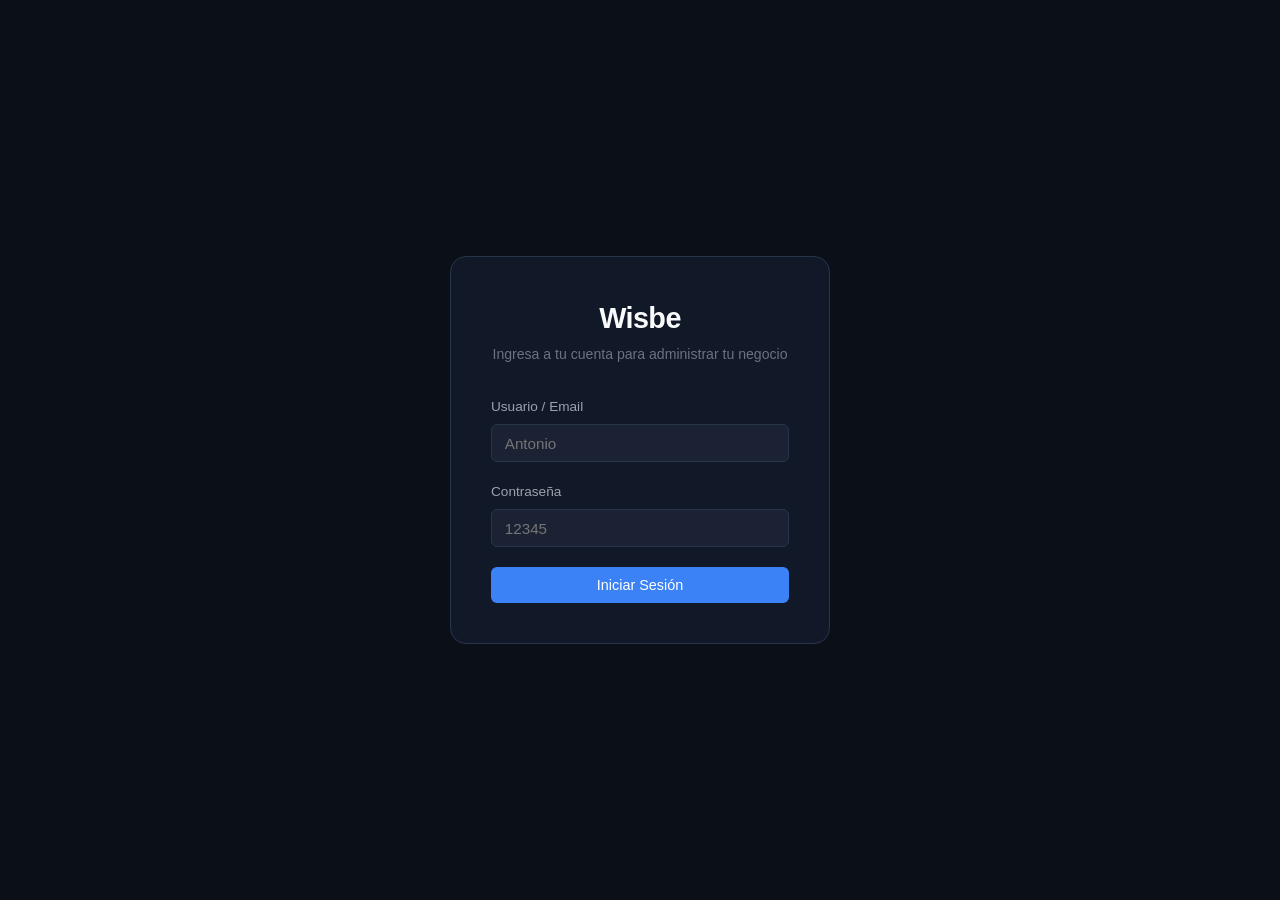
==== docs/index.html @ 20d26d2c "feat: create wisbe catalog and landing platform in docs directory Co-authored-by: franciscoantoniore" ====
<!DOCTYPE html>
<html lang="es">
<head>
    <meta charset="UTF-8">
    <meta name="viewport" content="width=device-width, initial-scale=1.0">
    <title>Wisbe - Plataforma de Catálogos y Landing Pages</title>
    <link rel="stylesheet" href="styles.css">
</head>
<body>

    <!-- LOGIN MODAL / VIEW -->
    <div id="login-screen" class="login-screen">
        <div class="login-card">
            <div style="text-align: center; margin-bottom: 2rem;">
                <h1 style="font-size: 1.8rem; margin-bottom: 0.25rem;">Wisbe</h1>
                <p style="color: var(--text-muted); font-size: 0.88rem;">Ingresa a tu cuenta para administrar tu negocio</p>
            </div>

            <form id="login-form">
                <div class="form-group">
                    <label class="form-label" for="login-username">Usuario / Email</label>
                    <input type="text" id="login-username" class="form-control" placeholder="Antonio" required>
                </div>
                <div class="form-group">
                    <label class="form-label" for="login-password">Contraseña</label>
                    <input type="password" id="login-password" class="form-control" placeholder="12345" required>
                </div>
                <div id="login-error" style="color: var(--accent-red); font-size: 0.85rem; margin-bottom: 1rem; display: none;"></div>
                <button type="submit" class="btn btn-primary" style="width: 100%;">Iniciar Sesión</button>
            </form>
        </div>
    </div>

    <!-- MAIN APP WRAPPER -->
    <div id="app-container" style="display: none;">

        <!-- SIDEBAR -->
        <aside class="sidebar">
            <div class="sidebar-header">
                <div class="brand-logo">
                    Wisbe
                    <span id="role-badge" class="brand-badge">Admin</span>
                </div>
            </div>

            <div class="sidebar-nav">
                <!-- Admin Section Navigation -->
                <div id="admin-nav-section" style="display: none;">
                    <div class="nav-section-title">Administración</div>
                    <div class="nav-item active" data-view="admin-clients">
                        Clientes
                    </div>
                </div>

                <!-- Client / Portal Navigation -->
                <div class="nav-section-title">Módulos</div>
                <div class="nav-item" data-view="business-info">
                    Información del Negocio
                </div>
                <div class="nav-item" data-view="landing-editor">
                    Landing Page
                </div>
                <div class="nav-item" data-view="catalog-editor">
                    Catálogo de Productos
                </div>
                <div class="nav-item" data-view="widget-code">
                    Códigos / Widgets Embed
                </div>

                <!-- Admin Client Switcher List (Visible for Admin on Landing / Catalog views) -->
                <div id="sidebar-client-selector-box" style="margin-top: 1.5rem; display: none;">
                    <div class="nav-section-title">Seleccionar Cliente</div>
                    <div id="sidebar-clients-list" class="sidebar-clients-list">
                        <!-- Dynamic list of clients -->
                    </div>
                </div>
            </div>

            <div class="sidebar-footer">
                <div class="user-profile">
                    <div class="user-info">
                        <div id="user-display-name" class="user-name">Antonio</div>
                        <div id="user-display-email" class="user-role">antonio@wisbe.com</div>
                    </div>
                    <button id="btn-logout" class="btn btn-secondary btn-sm" style="padding: 0.3rem 0.6rem;" title="Cerrar sesión">Salir</button>
                </div>
            </div>
        </aside>

        <!-- MAIN CONTENT AREA -->
        <div class="main-wrapper">
            <!-- TOPBAR -->
            <header class="topbar">
                <div class="topbar-title" id="topbar-title-text">
                    Gestión de Clientes
                </div>
                <div class="topbar-actions">
                    <div class="active-client-pill" id="active-client-indicator">
                        Negocio Activo: <strong id="active-client-name">Solaris Power Solutions</strong>
                    </div>
                </div>
            </header>

            <!-- VIEWS CONTAINER -->
            <main class="content-area">

                <!-- 1. ADMIN CLIENTS MANAGEMENT VIEW -->
                <section id="view-admin-clients" class="app-view" style="display: none;">
                    <div style="display: flex; justify-content: space-between; align-items: center; margin-bottom: 1.5rem;">
                        <div>
                            <h2>Clientes Registrados</h2>
                            <p style="color: var(--text-muted); font-size: 0.88rem;">Crea y gestiona cuentas de clientes para configurar sus landings y catálogos.</p>
                        </div>
                        <button id="btn-open-create-client" class="btn btn-primary">Nuevo Cliente</button>
                    </div>

                    <div class="card">
                        <table class="table">
                            <thead>
                                <tr>
                                    <th>Negocio</th>
                                    <th>Giro / Tipo</th>
                                    <th>Teléfono / WhatsApp</th>
                                    <th>Email</th>
                                    <th>Acciones</th>
                                </tr>
                            </thead>
                            <tbody id="clients-table-body">
                                <!-- Dynamic Rows -->
                            </tbody>
                        </table>
                    </div>
                </section>

                <!-- 2. BUSINESS INFO EDITOR VIEW -->
                <section id="view-business-info" class="app-view" style="display: none;">
                    <div style="margin-bottom: 1.5rem;">
                        <h2>Información del Negocio</h2>
                        <p style="color: var(--text-muted); font-size: 0.88rem;">Estos datos se vinculan automáticamente con tu Landing Page y Catálogo.</p>
                    </div>

                    <form id="business-info-form" class="card">
                        <div class="grid-2">
                            <div class="form-group">
                                <label class="form-label" for="biz-name">Nombre Comercial del Negocio</label>
                                <input type="text" id="biz-name" class="form-control" required>
                            </div>
                            <div class="form-group">
                                <label class="form-label" for="biz-tagline">Eslogan / Subtítulo Corto</label>
                                <input type="text" id="biz-tagline" class="form-control">
                            </div>
                        </div>

                        <div class="grid-3">
                            <div class="form-group">
                                <label class="form-label" for="biz-phone">Teléfono de Contacto</label>
                                <input type="text" id="biz-phone" class="form-control">
                            </div>
                            <div class="form-group">
                                <label class="form-label" for="biz-whatsapp">WhatsApp (número completo con clave de país)</label>
                                <input type="text" id="biz-whatsapp" class="form-control" placeholder="528112345678" required>
                            </div>
                            <div class="form-group">
                                <label class="form-label" for="biz-email">Email del Negocio</label>
                                <input type="email" id="biz-email" class="form-control" required>
                            </div>
                        </div>

                        <div class="grid-2">
                            <div class="form-group">
                                <label class="form-label" for="biz-address">Dirección Física</label>
                                <input type="text" id="biz-address" class="form-control">
                            </div>
                            <div class="form-group">
                                <label class="form-label" for="biz-type">Tipo / Giro de Negocio</label>
                                <select id="biz-type" class="form-control">
                                    <option value="solar">Energía Solar / Paneles Solares</option>
                                    <option value="hvac">Aire Acondicionado / Minisplits</option>
                                    <option value="paint">Pinturas y Recubrimientos</option>
                                    <option value="hardware">Ferretería y Herramientas</option>
                                    <option value="general">Servicios o Productos Generales</option>
                                </select>
                            </div>
                        </div>

                        <div class="grid-2">
                            <div class="form-group">
                                <label class="form-label" for="biz-logo-file">Logo del Negocio (Subir o URL)</label>
                                <input type="file" id="biz-logo-file" class="form-control" accept="image/*" style="margin-bottom: 0.5rem;">
                                <input type="text" id="biz-logo-url" class="form-control" placeholder="o pega una URL de imagen">
                            </div>
                            <div class="grid-2">
                                <div class="form-group">
                                    <label class="form-label" for="biz-brand-primary">Color Principal</label>
                                    <input type="color" id="biz-brand-primary" class="form-control" style="height: 42px; padding: 2px;">
                                </div>
                                <div class="form-group">
                                    <label class="form-label" for="biz-brand-accent">Color de Acento / Botones</label>
                                    <input type="color" id="biz-brand-accent" class="form-control" style="height: 42px; padding: 2px;">
                                </div>
                            </div>
                        </div>

                        <div style="margin-top: 1rem; text-align: right;">
                            <button type="submit" class="btn btn-primary">Guardar Cambios</button>
                        </div>
                    </form>
                </section>

                <!-- 3. LANDING PAGE EDITOR VIEW -->
                <section id="view-landing-editor" class="app-view" style="display: none;">
                    <div style="margin-bottom: 1.5rem; display: flex; justify-content: space-between; align-items: center;">
                        <div>
                            <h2>Editor de Landing Page</h2>
                            <p style="color: var(--text-muted); font-size: 0.88rem;">Personaliza la plantilla universal adaptada para cualquier negocio.</p>
                        </div>
                        <a id="btn-open-public-landing" href="#" target="_blank" class="btn btn-secondary btn-sm">Ver Página Pública ↗</a>
                    </div>

                    <div class="editor-split-layout">
                        <!-- Controls Form -->
                        <div class="card" style="max-height: 80vh; overflow-y: auto;">
                            <form id="landing-editor-form">
                                <h4 style="margin-bottom: 1rem; padding-bottom: 0.5rem; border-bottom: 1px solid var(--border-color);">Encabezado (Hero)</h4>

                                <div class="form-group">
                                    <label class="form-label" for="lp-badge">Etiqueta Superior</label>
                                    <input type="text" id="lp-badge" class="form-control">
                                </div>

                                <div class="form-group">
                                    <label class="form-label" for="lp-hero-title">Título Principal</label>
                                    <textarea id="lp-hero-title" class="form-control"></textarea>
                                </div>

                                <div class="form-group">
                                    <label class="form-label" for="lp-hero-subtitle">Subtítulo Descriptivo</label>
                                    <textarea id="lp-hero-subtitle" class="form-control"></textarea>
                                </div>

                                <div class="form-group">
                                    <label class="form-label" for="lp-hero-cta">Texto Botón WhatsApp</label>
                                    <input type="text" id="lp-hero-cta" class="form-control">
                                </div>

                                <div class="form-group">
                                    <label class="form-label" for="lp-hero-img-file">Imagen Hero (Subir o URL)</label>
                                    <input type="file" id="lp-hero-img-file" class="form-control" accept="image/*" style="margin-bottom: 0.5rem;">
                                    <input type="text" id="lp-hero-img-url" class="form-control" placeholder="URL de la imagen">
                                </div>

                                <h4 style="margin: 1.5rem 0 1rem; padding-bottom: 0.5rem; border-bottom: 1px solid var(--border-color);">Beneficios / Puntos Clave</h4>
                                <div id="lp-features-container">
                                    <!-- Dynamic feature inputs -->
                                </div>

                                <h4 style="margin: 1.5rem 0 1rem; padding-bottom: 0.5rem; border-bottom: 1px solid var(--border-color);">Sección "Sobre Nosotros"</h4>
                                <div class="form-group">
                                    <label class="form-label" for="lp-about-title">Título de Sección</label>
                                    <input type="text" id="lp-about-title" class="form-control">
                                </div>
                                <div class="form-group">
                                    <label class="form-label" for="lp-about-desc">Descripción de la Empresa</label>
                                    <textarea id="lp-about-desc" class="form-control"></textarea>
                                </div>

                                <h4 style="margin: 1.5rem 0 1rem; padding-bottom: 0.5rem; border-bottom: 1px solid var(--border-color);">Llamado a la Acción Final (Banner)</h4>
                                <div class="form-group">
                                    <label class="form-label" for="lp-cta-title">Título del Banner</label>
                                    <input type="text" id="lp-cta-title" class="form-control">
                                </div>
                                <div class="form-group">
                                    <label class="form-label" for="lp-cta-subtitle">Subtítulo del Banner</label>
                                    <input type="text" id="lp-cta-subtitle" class="form-control">
                                </div>

                                <button type="submit" class="btn btn-primary" style="width: 100%; margin-top: 1rem;">Guardar Landing</button>
                            </form>
                        </div>

                        <!-- Live Interactive Preview -->
                        <div class="preview-container">
                            <div class="preview-toolbar">
                                <span>Vista Previa en Tiempo Real</span>
                                <span id="preview-biz-name-label">Solaris Power</span>
                            </div>
                            <iframe id="landing-preview-iframe" style="width: 100%; height: 700px; border: none;"></iframe>
                        </div>
                    </div>
                </section>

                <!-- 4. PRODUCT CATALOG EDITOR VIEW -->
                <section id="view-catalog-editor" class="app-view" style="display: none;">
                    <div style="margin-bottom: 1.5rem; display: flex; justify-content: space-between; align-items: center;">
                        <div>
                            <h2>Gestión del Catálogo de Productos</h2>
                            <p style="color: var(--text-muted); font-size: 0.88rem;">Carga rápida de productos y personalización 100% interactiva de la interfaz.</p>
                        </div>
                        <div>
                            <button id="btn-open-add-product" class="btn btn-primary btn-sm">+ Agregar Producto</button>
                            <a id="btn-open-public-catalog" href="#" target="_blank" class="btn btn-secondary btn-sm">Ver Catálogo Público ↗</a>
                        </div>
                    </div>

                    <div class="editor-split-layout">
                        <!-- Customization Controls & Products List Tabs -->
                        <div>
                            <div class="card" style="margin-bottom: 1.5rem;">
                                <h4 style="margin-bottom: 1rem;">Personalización de Interfaz</h4>
                                <form id="catalog-config-form">
                                    <div class="grid-2">
                                        <div class="form-group">
                                            <label class="form-label" for="cat-layout-style">Estilo de Diseño</label>
                                            <select id="cat-layout-style" class="form-control">
                                                <option value="grid">Retícula de Tarjetas</option>
                                                <option value="list">Lista Horizontal</option>
                                                <option value="compact">Modo Compacto / Tabla</option>
                                            </select>
                                        </div>
                                        <div class="form-group">
                                            <label class="form-label" for="cat-columns">Columnas (Grid)</label>
                                            <select id="cat-columns" class="form-control">
                                                <option value="2">2 Columnas</option>
                                                <option value="3">3 Columnas</option>
                                                <option value="4">4 Columnas</option>
                                            </select>
                                        </div>
                                    </div>

                                    <div class="grid-2">
                                        <div class="form-group">
                                            <label class="form-label" for="cat-badge-text">Texto de Estado / Badge</label>
                                            <input type="text" id="cat-badge-text" class="form-control" placeholder="Disponible">
                                        </div>
                                        <div class="form-group">
                                            <label class="form-label" for="cat-btn-color">Color de Botón WhatsApp</label>
                                            <input type="color" id="cat-btn-color" class="form-control" style="height: 42px; padding: 2px;">
                                        </div>
                                    </div>

                                    <div style="display: flex; gap: 1rem; margin-top: 0.5rem;">
                                        <label style="display: flex; align-items: center; gap: 0.5rem; font-size: 0.85rem;">
                                            <input type="checkbox" id="cat-show-prices" checked> Mostrar Precios
                                        </label>
                                        <label style="display: flex; align-items: center; gap: 0.5rem; font-size: 0.85rem;">
                                            <input type="checkbox" id="cat-show-search" checked> Buscador Activo
                                        </label>
                                    </div>

                                    <button type="submit" class="btn btn-secondary btn-sm" style="width: 100%; margin-top: 1rem;">Aplicar Estilos</button>
                                </form>
                            </div>

                            <!-- Products List -->
                            <div class="card">
                                <h4 style="margin-bottom: 1rem;">Productos Cargados</h4>
                                <div id="products-list-container" style="display: flex; flex-direction: column; gap: 0.75rem; max-height: 400px; overflow-y: auto;">
                                    <!-- Dynamic list of products -->
                                </div>
                            </div>
                        </div>

                        <!-- Live Preview -->
                        <div class="preview-container">
                            <div class="preview-toolbar">
                                <span>Vista Previa del Catálogo</span>
                                <span id="preview-catalog-biz-label">Solaris Power</span>
                            </div>
                            <iframe id="catalog-preview-iframe" style="width: 100%; height: 700px; border: none;"></iframe>
                        </div>
                    </div>
                </section>

                <!-- 5. WIDGET EMBED CODE GENERATOR VIEW -->
                <section id="view-widget-code" class="app-view" style="display: none;">
                    <div style="margin-bottom: 1.5rem;">
                        <h2>Integración de Widgets (`wisbe_landingPage` & `wisbe_catalogo`)</h2>
                        <p style="color: var(--text-muted); font-size: 0.88rem;">Copia estos códigos para incrustar la Landing Page o el Catálogo en cualquier sitio web externo con solo poner una etiqueta personalizada.</p>
                    </div>

                    <div class="grid-2">
                        <!-- Landing Page Widget -->
                        <div class="card">
                            <h3 style="margin-bottom: 0.75rem;">Widget Landing Page (`wisbe_landingPage`)</h3>
                            <p style="font-size: 0.85rem; color: var(--text-secondary); margin-bottom: 1rem;">Pega esta etiqueta personalizada HTML en el sitio del cliente para renderizar la Landing Page completa de forma automática.</p>

                            <div class="code-box" id="code-snippet-landing">
&lt;wisbe_landingPage business="<span class="code-slug">solaris-power</span>"&gt;&lt;/wisbe_landingPage&gt;
&lt;script src="https://wisbe-platform.com/widget.js"&gt;&lt;/script&gt;
                            </div>
                            <button class="btn btn-secondary btn-sm" style="margin-top: 1rem;" onclick="copyCode('code-snippet-landing')">Copiar Código</button>
                        </div>

                        <!-- Catalog Widget -->
                        <div class="card">
                            <h3 style="margin-bottom: 0.75rem;">Widget Catálogo (`wisbe_catalogo`)</h3>
                            <p style="font-size: 0.85rem; color: var(--text-secondary); margin-bottom: 1rem;">Pega esta etiqueta personalizada HTML para integrar el catálogo 100% customizable en cualquier web.</p>

                            <div class="code-box" id="code-snippet-catalog">
&lt;wisbe_catalogo business="<span class="code-slug">solaris-power</span>"&gt;&lt;/wisbe_catalogo&gt;
&lt;script src="https://wisbe-platform.com/widget.js"&gt;&lt;/script&gt;
                            </div>
                            <button class="btn btn-secondary btn-sm" style="margin-top: 1rem;" onclick="copyCode('code-snippet-catalog')">Copiar Código</button>
                        </div>
                    </div>
                </section>

            </main>
        </div>
    </div>

    <!-- MODAL: ADD / EDIT CLIENT (ADMIN) -->
    <div id="modal-client" class="modal-overlay">
        <div class="modal-box">
            <h3 style="margin-bottom: 1.25rem;" id="modal-client-title">Crear Nuevo Cliente</h3>
            <form id="form-client">
                <input type="hidden" id="client-id">
                <div class="form-group">
                    <label class="form-label" for="modal-biz-name">Nombre del Negocio</label>
                    <input type="text" id="modal-biz-name" class="form-control" placeholder="Ej. Pinturas del Norte" required>
                </div>
                <div class="form-group">
                    <label class="form-label" for="modal-biz-type">Giro Comercial</label>
                    <select id="modal-biz-type" class="form-control">
                        <option value="solar">Energía Solar</option>
                        <option value="hvac">HVAC / Minisplits</option>
                        <option value="paint">Pintura y Ferretería</option>
                        <option value="hardware">Ferretería</option>
                        <option value="general">General</option>
                    </select>
                </div>
                <div class="grid-2">
                    <div class="form-group">
                        <label class="form-label" for="modal-biz-whatsapp">WhatsApp</label>
                        <input type="text" id="modal-biz-whatsapp" class="form-control" placeholder="528112345678" required>
                    </div>
                    <div class="form-group">
                        <label class="form-label" for="modal-biz-email">Email del Cliente</label>
                        <input type="email" id="modal-biz-email" class="form-control" placeholder="cliente@correo.com" required>
                    </div>
                </div>
                <div style="display: flex; justify-content: flex-end; gap: 0.75rem; margin-top: 1.5rem;">
                    <button type="button" class="btn btn-secondary" id="btn-close-client-modal">Cancelar</button>
                    <button type="submit" class="btn btn-primary">Guardar Cliente</button>
                </div>
            </form>
        </div>
    </div>

    <!-- MODAL: ADD / EDIT PRODUCT -->
    <div id="modal-product" class="modal-overlay">
        <div class="modal-box">
            <h3 style="margin-bottom: 1.25rem;" id="modal-product-title">Agregar Producto</h3>
            <form id="form-product">
                <input type="hidden" id="product-id">
                <div class="form-group">
                    <label class="form-label" for="prod-name">Nombre del Producto</label>
                    <input type="text" id="prod-name" class="form-control" required>
                </div>
                <div class="grid-2">
                    <div class="form-group">
                        <label class="form-label" for="prod-price">Precio ($)</label>
                        <input type="number" step="0.01" id="prod-price" class="form-control" required>
                    </div>
                    <div class="form-group">
                        <label class="form-label" for="prod-category">Categoría</label>
                        <input type="text" id="prod-category" class="form-control" placeholder="General">
                    </div>
                </div>
                <div class="form-group">
                    <label class="form-label" for="prod-desc">Descripción</label>
                    <textarea id="prod-desc" class="form-control"></textarea>
                </div>
                <div class="form-group">
                    <label class="form-label" for="prod-img-file">Imagen (Subir archivo o pegar URL)</label>
                    <input type="file" id="prod-img-file" class="form-control" accept="image/*" style="margin-bottom: 0.5rem;">
                    <input type="text" id="prod-img-url" class="form-control" placeholder="https://...">
                </div>
                <div style="display: flex; justify-content: flex-end; gap: 0.75rem; margin-top: 1.5rem;">
                    <button type="button" class="btn btn-secondary" id="btn-close-product-modal">Cancelar</button>
                    <button type="submit" class="btn btn-primary">Guardar Producto</button>
                </div>
            </form>
        </div>
    </div>

    <!-- SCRIPTS -->
    <script src="config.js"></script>
    <script src="db.js"></script>
    <script src="cloudinary.js"></script>
    <script src="auth.js"></script>
    <script src="app.js"></script>
</body>
</html>
---- docs/styles.css ----
/* Wisbe Platform - Modern Minimalist Design System */

:root {
    --font-family: -apple-system, BlinkMacSystemFont, "Segoe UI", Roboto, Helvetica, Arial, sans-serif;
    --bg-body: #0b0f17;
    --bg-surface: #111827;
    --bg-surface-hover: #1f293d;
    --bg-input: #1a2234;
    --border-color: #27354a;
    --border-color-light: #374151;

    --text-primary: #f9fafb;
    --text-secondary: #9ca3af;
    --text-muted: #6b7280;

    --primary: #3b82f6;
    --primary-hover: #2563eb;
    --primary-light: rgba(59, 130, 246, 0.15);

    --accent-green: #10b981;
    --accent-red: #ef4444;

    --sidebar-width: 280px;
    --topbar-height: 64px;
    --radius-sm: 6px;
    --radius-md: 10px;
    --radius-lg: 16px;
    --transition: all 0.2s cubic-bezier(0.16, 1, 0.3, 1);
}

* {
    box-sizing: border-box;
    margin: 0;
    padding: 0;
}

body {
    font-family: var(--font-family);
    background-color: var(--bg-body);
    color: var(--text-primary);
    line-height: 1.5;
    -webkit-font-smoothing: antialiased;
}

/* Typography & General */
h1, h2, h3, h4, h5 {
    font-weight: 600;
    color: var(--text-primary);
    letter-spacing: -0.02em;
}

a {
    color: var(--primary);
    text-decoration: none;
}

button, input, select, textarea {
    font-family: inherit;
    font-size: 0.95rem;
}

/* Layout */
#app-container {
    display: flex;
    min-height: 100vh;
}

/* Sidebar */
.sidebar {
    width: var(--sidebar-width);
    background-color: var(--bg-surface);
    border-right: 1px solid var(--border-color);
    display: flex;
    flex-direction: column;
    position: fixed;
    top: 0;
    bottom: 0;
    left: 0;
    z-index: 100;
}

.sidebar-header {
    height: var(--topbar-height);
    padding: 0 1.5rem;
    display: flex;
    align-items: center;
    border-bottom: 1px solid var(--border-color);
}

.brand-logo {
    font-size: 1.25rem;
    font-weight: 700;
    letter-spacing: -0.03em;
    color: var(--text-primary);
    display: flex;
    align-items: center;
    gap: 0.5rem;
}

.brand-badge {
    font-size: 0.7rem;
    padding: 2px 6px;
    background: var(--primary-light);
    color: var(--primary);
    border-radius: 4px;
    font-weight: 600;
    text-transform: uppercase;
}

.sidebar-nav {
    padding: 1.25rem 0.75rem;
    flex: 1;
    overflow-y: auto;
}

.nav-section-title {
    font-size: 0.75rem;
    text-transform: uppercase;
    letter-spacing: 0.05em;
    color: var(--text-muted);
    padding: 0.5rem 0.75rem;
    margin-top: 1rem;
}

.nav-item {
    display: flex;
    align-items: center;
    padding: 0.65rem 0.75rem;
    color: var(--text-secondary);
    border-radius: var(--radius-sm);
    cursor: pointer;
    margin-bottom: 0.25rem;
    transition: var(--transition);
    font-weight: 500;
}

.nav-item:hover {
    background-color: var(--bg-surface-hover);
    color: var(--text-primary);
}

.nav-item.active {
    background-color: var(--primary-light);
    color: var(--primary);
    font-weight: 600;
}

/* Admin Sidebar Client Switcher */
.sidebar-clients-list {
    margin-top: 0.5rem;
    display: flex;
    flex-direction: column;
    gap: 0.25rem;
}

.client-item {
    display: flex;
    align-items: center;
    justify-content: space-between;
    padding: 0.5rem 0.75rem;
    border-radius: var(--radius-sm);
    font-size: 0.88rem;
    color: var(--text-secondary);
    cursor: pointer;
    background: rgba(255, 255, 255, 0.02);
    border: 1px solid transparent;
    transition: var(--transition);
}

.client-item:hover {
    border-color: var(--border-color);
    color: var(--text-primary);
}

.client-item.selected {
    background: var(--bg-surface-hover);
    border-color: var(--primary);
    color: var(--text-primary);
}

.client-badge-type {
    font-size: 0.7rem;
    color: var(--text-muted);
    text-transform: capitalize;
}

.sidebar-footer {
    padding: 1rem 1.25rem;
    border-top: 1px solid var(--border-color);
}

.user-profile {
    display: flex;
    align-items: center;
    justify-content: space-between;
}

.user-info {
    font-size: 0.85rem;
}

.user-name {
    font-weight: 600;
    color: var(--text-primary);
}

.user-role {
    font-size: 0.75rem;
    color: var(--text-muted);
}

/* Main Content Area */
.main-wrapper {
    margin-left: var(--sidebar-width);
    flex: 1;
    display: flex;
    flex-direction: column;
    min-width: 0;
}

.topbar {
    height: var(--topbar-height);
    background-color: var(--bg-surface);
    border-bottom: 1px solid var(--border-color);
    padding: 0 2rem;
    display: flex;
    align-items: center;
    justify-content: space-between;
}

.topbar-title {
    font-size: 1.1rem;
}

.topbar-actions {
    display: flex;
    align-items: center;
    gap: 1rem;
}

.active-client-pill {
    background: var(--bg-input);
    border: 1px solid var(--border-color);
    padding: 0.4rem 0.8rem;
    border-radius: var(--radius-sm);
    font-size: 0.85rem;
    color: var(--text-secondary);
}

.active-client-pill strong {
    color: var(--primary);
}

.content-area {
    padding: 2rem;
    flex: 1;
}

/* Form Controls & Components */
.btn {
    display: inline-flex;
    align-items: center;
    justify-content: center;
    gap: 0.5rem;
    padding: 0.55rem 1.1rem;
    border-radius: var(--radius-sm);
    font-size: 0.9rem;
    font-weight: 500;
    cursor: pointer;
    border: 1px solid transparent;
    transition: var(--transition);
}

.btn-primary {
    background-color: var(--primary);
    color: #ffffff;
}

.btn-primary:hover {
    background-color: var(--primary-hover);
}

.btn-secondary {
    background-color: var(--bg-surface-hover);
    color: var(--text-primary);
    border-color: var(--border-color);
}

.btn-secondary:hover {
    background-color: var(--border-color);
}

.btn-danger {
    background-color: rgba(239, 68, 68, 0.15);
    color: var(--accent-red);
    border-color: rgba(239, 68, 68, 0.3);
}

.btn-danger:hover {
    background-color: var(--accent-red);
    color: #fff;
}

.btn-sm {
    padding: 0.35rem 0.75rem;
    font-size: 0.82rem;
}

.form-group {
    margin-bottom: 1.25rem;
}

.form-label {
    display: block;
    font-size: 0.85rem;
    font-weight: 500;
    color: var(--text-secondary);
    margin-bottom: 0.4rem;
}

.form-control {
    width: 100%;
    padding: 0.6rem 0.8rem;
    background-color: var(--bg-input);
    border: 1px solid var(--border-color);
    border-radius: var(--radius-sm);
    color: var(--text-primary);
    transition: var(--transition);
}

.form-control:focus {
    outline: none;
    border-color: var(--primary);
    box-shadow: 0 0 0 2px var(--primary-light);
}

textarea.form-control {
    resize: vertical;
    min-height: 80px;
}

/* Grid Layouts */
.grid-2 {
    display: grid;
    grid-template-columns: repeat(2, 1fr);
    gap: 1.5rem;
}

.grid-3 {
    display: grid;
    grid-template-columns: repeat(3, 1fr);
    gap: 1.5rem;
}

.editor-split-layout {
    display: grid;
    grid-template-columns: 380px 1fr;
    gap: 2rem;
    align-items: start;
}

/* Cards & Containers */
.card {
    background-color: var(--bg-surface);
    border: 1px solid var(--border-color);
    border-radius: var(--radius-md);
    padding: 1.5rem;
}

.card-header {
    display: flex;
    align-items: center;
    justify-content: space-between;
    margin-bottom: 1.25rem;
}

.card-title {
    font-size: 1rem;
    font-weight: 600;
}

/* Live Preview Frame */
.preview-container {
    background-color: #ffffff;
    color: #1f2937;
    border-radius: var(--radius-md);
    border: 1px solid var(--border-color);
    overflow: hidden;
    min-height: 600px;
    box-shadow: 0 20px 25px -5px rgba(0,0,0,0.5);
}

.preview-toolbar {
    background-color: #1e293b;
    padding: 0.6rem 1rem;
    display: flex;
    align-items: center;
    justify-content: space-between;
    border-bottom: 1px solid #334155;
    color: #94a3b8;
    font-size: 0.8rem;
}

/* Login Screen */
.login-screen {
    position: fixed;
    inset: 0;
    background-color: var(--bg-body);
    display: flex;
    align-items: center;
    justify-content: center;
    z-index: 1000;
}

.login-card {
    width: 100%;
    max-width: 380px;
    background-color: var(--bg-surface);
    border: 1px solid var(--border-color);
    border-radius: var(--radius-lg);
    padding: 2.5rem;
}

/* Tables */
.table {
    width: 100%;
    border-collapse: collapse;
}

.table th, .table td {
    padding: 0.85rem 1rem;
    text-align: left;
    border-bottom: 1px solid var(--border-color);
    font-size: 0.9rem;
}

.table th {
    color: var(--text-muted);
    font-weight: 600;
    text-transform: uppercase;
    font-size: 0.75rem;
}

/* Code Snippet Box */
.code-box {
    background-color: #0f172a;
    border: 1px solid var(--border-color);
    border-radius: var(--radius-sm);
    padding: 1rem;
    font-family: monospace;
    font-size: 0.85rem;
    color: #38bdf8;
    overflow-x: auto;
    white-space: pre-wrap;
    position: relative;
}

/* Modal */
.modal-overlay {
    position: fixed;
    inset: 0;
    background-color: rgba(0,0,0,0.75);
    display: flex;
    align-items: center;
    justify-content: center;
    z-index: 500;
    opacity: 0;
    pointer-events: none;
    transition: opacity 0.2s ease;
}

.modal-overlay.open {
    opacity: 1;
    pointer-events: auto;
}

.modal-box {
    background-color: var(--bg-surface);
    border: 1px solid var(--border-color);
    border-radius: var(--radius-md);
    width: 100%;
    max-width: 550px;
    padding: 1.75rem;
    max-height: 90vh;
    overflow-y: auto;
}

/* Responsive adjustments */
@media (max-width: 1024px) {
    .editor-split-layout {
        grid-template-columns: 1fr;
    }
}
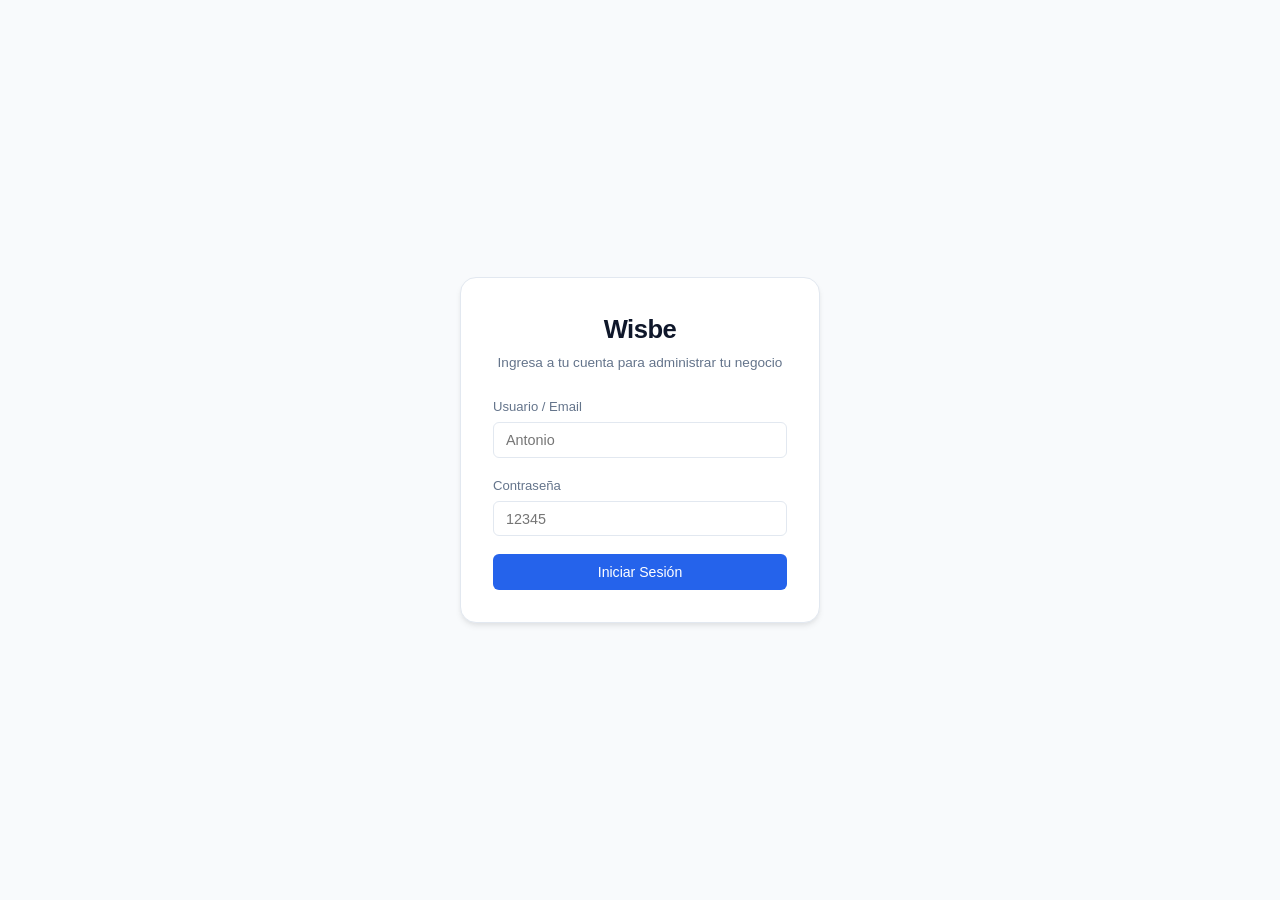
==== commit 476a3efd: "Build Wisbe platform with light modern design, multi-tenant client editors, landing/catalog builders" ====
--- a/docs/index.html
+++ b/docs/index.html
@@ -11,9 +11,9 @@
     <!-- LOGIN MODAL / VIEW -->
     <div id="login-screen" class="login-screen">
         <div class="login-card">
-            <div style="text-align: center; margin-bottom: 2rem;">
-                <h1 style="font-size: 1.8rem; margin-bottom: 0.25rem;">Wisbe</h1>
-                <p style="color: var(--text-muted); font-size: 0.88rem;">Ingresa a tu cuenta para administrar tu negocio</p>
+            <div style="text-align: center; margin-bottom: 1.5rem;">
+                <h1 style="font-size: 1.6rem; font-weight: 700; margin-bottom: 0.25rem;">Wisbe</h1>
+                <p style="color: var(--text-muted); font-size: 0.85rem;">Ingresa a tu cuenta para administrar tu negocio</p>
             </div>
 
             <form id="login-form">
@@ -25,7 +25,7 @@
                     <label class="form-label" for="login-password">Contraseña</label>
                     <input type="password" id="login-password" class="form-control" placeholder="12345" required>
                 </div>
-                <div id="login-error" style="color: var(--accent-red); font-size: 0.85rem; margin-bottom: 1rem; display: none;"></div>
+                <div id="login-error" style="color: var(--accent-red, #ef4444); font-size: 0.82rem; margin-bottom: 1rem; display: none;"></div>
                 <button type="submit" class="btn btn-primary" style="width: 100%;">Iniciar Sesión</button>
             </form>
         </div>
@@ -48,29 +48,29 @@
                 <div id="admin-nav-section" style="display: none;">
                     <div class="nav-section-title">Administración</div>
                     <div class="nav-item active" data-view="admin-clients">
-                        Clientes
+                        Clientes / Cuentas
                     </div>
                 </div>
 
                 <!-- Client / Portal Navigation -->
-                <div class="nav-section-title">Módulos</div>
+                <div class="nav-section-title">Módulos del Cliente</div>
                 <div class="nav-item" data-view="business-info">
                     Información del Negocio
                 </div>
+                <div class="nav-item" data-view="catalog-editor">
+                    Catálogo de Productos
+                </div>
                 <div class="nav-item" data-view="landing-editor">
                     Landing Page
                 </div>
-                <div class="nav-item" data-view="catalog-editor">
-                    Catálogo de Productos
-                </div>
                 <div class="nav-item" data-view="widget-code">
                     Códigos / Widgets Embed
                 </div>
 
-                <!-- Admin Client Switcher List (Visible for Admin on Landing / Catalog views) -->
+                <!-- Admin Client Switcher Box -->
                 <div id="sidebar-client-selector-box" style="margin-top: 1.5rem; display: none;">
-                    <div class="nav-section-title">Seleccionar Cliente</div>
-                    <div id="sidebar-clients-list" class="sidebar-clients-list">
+                    <div class="nav-section-title">Cliente Seleccionado</div>
+                    <div id="sidebar-clients-list" style="display: flex; flex-direction: column; gap: 0.25rem; margin-top: 0.4rem;">
                         <!-- Dynamic list of clients -->
                     </div>
                 </div>
@@ -78,11 +78,11 @@
 
             <div class="sidebar-footer">
                 <div class="user-profile">
-                    <div class="user-info">
+                    <div>
                         <div id="user-display-name" class="user-name">Antonio</div>
                         <div id="user-display-email" class="user-role">antonio@wisbe.com</div>
                     </div>
-                    <button id="btn-logout" class="btn btn-secondary btn-sm" style="padding: 0.3rem 0.6rem;" title="Cerrar sesión">Salir</button>
+                    <button id="btn-logout" class="btn btn-secondary btn-sm" style="padding: 0.25rem 0.5rem;" title="Cerrar sesión">Salir</button>
                 </div>
             </div>
         </aside>
@@ -96,7 +96,7 @@
                 </div>
                 <div class="topbar-actions">
                     <div class="active-client-pill" id="active-client-indicator">
-                        Negocio Activo: <strong id="active-client-name">Solaris Power Solutions</strong>
+                        Cliente Activo: <strong id="active-client-name">Solaris Power Solutions</strong>
                     </div>
                 </div>
             </header>
@@ -108,21 +108,21 @@
                 <section id="view-admin-clients" class="app-view" style="display: none;">
                     <div style="display: flex; justify-content: space-between; align-items: center; margin-bottom: 1.5rem;">
                         <div>
-                            <h2>Clientes Registrados</h2>
-                            <p style="color: var(--text-muted); font-size: 0.88rem;">Crea y gestiona cuentas de clientes para configurar sus landings y catálogos.</p>
-                        </div>
-                        <button id="btn-open-create-client" class="btn btn-primary">Nuevo Cliente</button>
-                    </div>
-
-                    <div class="card">
+                            <h2>Control de Clientes</h2>
+                            <p style="color: var(--text-muted); font-size: 0.85rem;">Crea cuentas y accede directamente a editar el catálogo o landing page de cada cliente.</p>
+                        </div>
+                        <button id="btn-open-create-client" class="btn btn-primary">+ Nuevo Cliente</button>
+                    </div>
+
+                    <div class="card" style="padding: 0; overflow: hidden;">
                         <table class="table">
                             <thead>
                                 <tr>
                                     <th>Negocio</th>
                                     <th>Giro / Tipo</th>
-                                    <th>Teléfono / WhatsApp</th>
+                                    <th>WhatsApp</th>
                                     <th>Email</th>
-                                    <th>Acciones</th>
+                                    <th style="text-align: right;">Acciones de Edición</th>
                                 </tr>
                             </thead>
                             <tbody id="clients-table-body">
@@ -135,8 +135,8 @@
                 <!-- 2. BUSINESS INFO EDITOR VIEW -->
                 <section id="view-business-info" class="app-view" style="display: none;">
                     <div style="margin-bottom: 1.5rem;">
-                        <h2>Información del Negocio</h2>
-                        <p style="color: var(--text-muted); font-size: 0.88rem;">Estos datos se vinculan automáticamente con tu Landing Page y Catálogo.</p>
+                        <h2>Información General del Negocio</h2>
+                        <p style="color: var(--text-muted); font-size: 0.85rem;">Estos datos alimentan automáticamente la Landing Page y el Catálogo.</p>
                     </div>
 
                     <form id="business-info-form" class="card">
@@ -146,7 +146,7 @@
                                 <input type="text" id="biz-name" class="form-control" required>
                             </div>
                             <div class="form-group">
-                                <label class="form-label" for="biz-tagline">Eslogan / Subtítulo Corto</label>
+                                <label class="form-label" for="biz-tagline">Eslogan o Frase Corta</label>
                                 <input type="text" id="biz-tagline" class="form-control">
                             </div>
                         </div>
@@ -157,7 +157,7 @@
                                 <input type="text" id="biz-phone" class="form-control">
                             </div>
                             <div class="form-group">
-                                <label class="form-label" for="biz-whatsapp">WhatsApp (número completo con clave de país)</label>
+                                <label class="form-label" for="biz-whatsapp">WhatsApp (número con clave de país)</label>
                                 <input type="text" id="biz-whatsapp" class="form-control" placeholder="528112345678" required>
                             </div>
                             <div class="form-group">
@@ -172,7 +172,7 @@
                                 <input type="text" id="biz-address" class="form-control">
                             </div>
                             <div class="form-group">
-                                <label class="form-label" for="biz-type">Tipo / Giro de Negocio</label>
+                                <label class="form-label" for="biz-type">Giro de Negocio</label>
                                 <select id="biz-type" class="form-control">
                                     <option value="solar">Energía Solar / Paneles Solares</option>
                                     <option value="hvac">Aire Acondicionado / Minisplits</option>
@@ -185,136 +185,55 @@
 
                         <div class="grid-2">
                             <div class="form-group">
-                                <label class="form-label" for="biz-logo-file">Logo del Negocio (Subir o URL)</label>
-                                <input type="file" id="biz-logo-file" class="form-control" accept="image/*" style="margin-bottom: 0.5rem;">
-                                <input type="text" id="biz-logo-url" class="form-control" placeholder="o pega una URL de imagen">
+                                <label class="form-label" for="biz-logo-file">Logo del Negocio</label>
+                                <input type="file" id="biz-logo-file" class="form-control" accept="image/*" style="margin-bottom: 0.4rem;">
+                                <input type="text" id="biz-logo-url" class="form-control" placeholder="o pega URL de la imagen">
                             </div>
                             <div class="grid-2">
                                 <div class="form-group">
                                     <label class="form-label" for="biz-brand-primary">Color Principal</label>
-                                    <input type="color" id="biz-brand-primary" class="form-control" style="height: 42px; padding: 2px;">
-                                </div>
-                                <div class="form-group">
-                                    <label class="form-label" for="biz-brand-accent">Color de Acento / Botones</label>
-                                    <input type="color" id="biz-brand-accent" class="form-control" style="height: 42px; padding: 2px;">
+                                    <input type="color" id="biz-brand-primary" class="form-control" style="height: 38px; padding: 2px;">
+                                </div>
+                                <div class="form-group">
+                                    <label class="form-label" for="biz-brand-accent">Color Botones / Acento</label>
+                                    <input type="color" id="biz-brand-accent" class="form-control" style="height: 38px; padding: 2px;">
                                 </div>
                             </div>
                         </div>
 
                         <div style="margin-top: 1rem; text-align: right;">
-                            <button type="submit" class="btn btn-primary">Guardar Cambios</button>
+                            <button type="submit" class="btn btn-primary">Guardar Información</button>
                         </div>
                     </form>
                 </section>
 
-                <!-- 3. LANDING PAGE EDITOR VIEW -->
-                <section id="view-landing-editor" class="app-view" style="display: none;">
-                    <div style="margin-bottom: 1.5rem; display: flex; justify-content: space-between; align-items: center;">
-                        <div>
-                            <h2>Editor de Landing Page</h2>
-                            <p style="color: var(--text-muted); font-size: 0.88rem;">Personaliza la plantilla universal adaptada para cualquier negocio.</p>
-                        </div>
-                        <a id="btn-open-public-landing" href="#" target="_blank" class="btn btn-secondary btn-sm">Ver Página Pública ↗</a>
-                    </div>
-
-                    <div class="editor-split-layout">
-                        <!-- Controls Form -->
-                        <div class="card" style="max-height: 80vh; overflow-y: auto;">
-                            <form id="landing-editor-form">
-                                <h4 style="margin-bottom: 1rem; padding-bottom: 0.5rem; border-bottom: 1px solid var(--border-color);">Encabezado (Hero)</h4>
-
-                                <div class="form-group">
-                                    <label class="form-label" for="lp-badge">Etiqueta Superior</label>
-                                    <input type="text" id="lp-badge" class="form-control">
-                                </div>
-
-                                <div class="form-group">
-                                    <label class="form-label" for="lp-hero-title">Título Principal</label>
-                                    <textarea id="lp-hero-title" class="form-control"></textarea>
-                                </div>
-
-                                <div class="form-group">
-                                    <label class="form-label" for="lp-hero-subtitle">Subtítulo Descriptivo</label>
-                                    <textarea id="lp-hero-subtitle" class="form-control"></textarea>
-                                </div>
-
-                                <div class="form-group">
-                                    <label class="form-label" for="lp-hero-cta">Texto Botón WhatsApp</label>
-                                    <input type="text" id="lp-hero-cta" class="form-control">
-                                </div>
-
-                                <div class="form-group">
-                                    <label class="form-label" for="lp-hero-img-file">Imagen Hero (Subir o URL)</label>
-                                    <input type="file" id="lp-hero-img-file" class="form-control" accept="image/*" style="margin-bottom: 0.5rem;">
-                                    <input type="text" id="lp-hero-img-url" class="form-control" placeholder="URL de la imagen">
-                                </div>
-
-                                <h4 style="margin: 1.5rem 0 1rem; padding-bottom: 0.5rem; border-bottom: 1px solid var(--border-color);">Beneficios / Puntos Clave</h4>
-                                <div id="lp-features-container">
-                                    <!-- Dynamic feature inputs -->
-                                </div>
-
-                                <h4 style="margin: 1.5rem 0 1rem; padding-bottom: 0.5rem; border-bottom: 1px solid var(--border-color);">Sección "Sobre Nosotros"</h4>
-                                <div class="form-group">
-                                    <label class="form-label" for="lp-about-title">Título de Sección</label>
-                                    <input type="text" id="lp-about-title" class="form-control">
-                                </div>
-                                <div class="form-group">
-                                    <label class="form-label" for="lp-about-desc">Descripción de la Empresa</label>
-                                    <textarea id="lp-about-desc" class="form-control"></textarea>
-                                </div>
-
-                                <h4 style="margin: 1.5rem 0 1rem; padding-bottom: 0.5rem; border-bottom: 1px solid var(--border-color);">Llamado a la Acción Final (Banner)</h4>
-                                <div class="form-group">
-                                    <label class="form-label" for="lp-cta-title">Título del Banner</label>
-                                    <input type="text" id="lp-cta-title" class="form-control">
-                                </div>
-                                <div class="form-group">
-                                    <label class="form-label" for="lp-cta-subtitle">Subtítulo del Banner</label>
-                                    <input type="text" id="lp-cta-subtitle" class="form-control">
-                                </div>
-
-                                <button type="submit" class="btn btn-primary" style="width: 100%; margin-top: 1rem;">Guardar Landing</button>
-                            </form>
-                        </div>
-
-                        <!-- Live Interactive Preview -->
-                        <div class="preview-container">
-                            <div class="preview-toolbar">
-                                <span>Vista Previa en Tiempo Real</span>
-                                <span id="preview-biz-name-label">Solaris Power</span>
-                            </div>
-                            <iframe id="landing-preview-iframe" style="width: 100%; height: 700px; border: none;"></iframe>
-                        </div>
-                    </div>
-                </section>
-
-                <!-- 4. PRODUCT CATALOG EDITOR VIEW -->
+                <!-- 3. PRODUCT CATALOG EDITOR VIEW -->
                 <section id="view-catalog-editor" class="app-view" style="display: none;">
                     <div style="margin-bottom: 1.5rem; display: flex; justify-content: space-between; align-items: center;">
                         <div>
-                            <h2>Gestión del Catálogo de Productos</h2>
-                            <p style="color: var(--text-muted); font-size: 0.88rem;">Carga rápida de productos y personalización 100% interactiva de la interfaz.</p>
-                        </div>
-                        <div>
+                            <h2>Editor del Catálogo de Productos</h2>
+                            <p style="color: var(--text-muted); font-size: 0.85rem;">Carga tus productos y personaliza el formato de presentación.</p>
+                        </div>
+                        <div style="display: flex; gap: 0.5rem;">
                             <button id="btn-open-add-product" class="btn btn-primary btn-sm">+ Agregar Producto</button>
                             <a id="btn-open-public-catalog" href="#" target="_blank" class="btn btn-secondary btn-sm">Ver Catálogo Público ↗</a>
                         </div>
                     </div>
 
                     <div class="editor-split-layout">
-                        <!-- Customization Controls & Products List Tabs -->
-                        <div>
-                            <div class="card" style="margin-bottom: 1.5rem;">
-                                <h4 style="margin-bottom: 1rem;">Personalización de Interfaz</h4>
+                        <!-- Left Panel: Controls & Product List -->
+                        <div style="display: flex; flex-direction: column; gap: 1.25rem;">
+                            <!-- Layout & Customization -->
+                            <div class="card">
+                                <h4 style="margin-bottom: 1rem;">Estilo e Interfaz</h4>
                                 <form id="catalog-config-form">
                                     <div class="grid-2">
                                         <div class="form-group">
-                                            <label class="form-label" for="cat-layout-style">Estilo de Diseño</label>
+                                            <label class="form-label" for="cat-layout-style">Diseño</label>
                                             <select id="cat-layout-style" class="form-control">
-                                                <option value="grid">Retícula de Tarjetas</option>
+                                                <option value="grid">Retícula Elegante</option>
                                                 <option value="list">Lista Horizontal</option>
-                                                <option value="compact">Modo Compacto / Tabla</option>
+                                                <option value="compact">Tabla Ficha Técnica</option>
                                             </select>
                                         </div>
                                         <div class="form-group">
@@ -329,21 +248,21 @@
 
                                     <div class="grid-2">
                                         <div class="form-group">
-                                            <label class="form-label" for="cat-badge-text">Texto de Estado / Badge</label>
+                                            <label class="form-label" for="cat-badge-text">Texto Badge</label>
                                             <input type="text" id="cat-badge-text" class="form-control" placeholder="Disponible">
                                         </div>
                                         <div class="form-group">
-                                            <label class="form-label" for="cat-btn-color">Color de Botón WhatsApp</label>
-                                            <input type="color" id="cat-btn-color" class="form-control" style="height: 42px; padding: 2px;">
+                                            <label class="form-label" for="cat-btn-color">Color Botón WhatsApp</label>
+                                            <input type="color" id="cat-btn-color" class="form-control" style="height: 38px; padding: 2px;">
                                         </div>
                                     </div>
 
                                     <div style="display: flex; gap: 1rem; margin-top: 0.5rem;">
-                                        <label style="display: flex; align-items: center; gap: 0.5rem; font-size: 0.85rem;">
+                                        <label style="display: flex; align-items: center; gap: 0.4rem; font-size: 0.82rem;">
                                             <input type="checkbox" id="cat-show-prices" checked> Mostrar Precios
                                         </label>
-                                        <label style="display: flex; align-items: center; gap: 0.5rem; font-size: 0.85rem;">
-                                            <input type="checkbox" id="cat-show-search" checked> Buscador Activo
+                                        <label style="display: flex; align-items: center; gap: 0.4rem; font-size: 0.82rem;">
+                                            <input type="checkbox" id="cat-show-search" checked> Buscador
                                         </label>
                                     </div>
 
@@ -353,20 +272,102 @@
 
                             <!-- Products List -->
                             <div class="card">
-                                <h4 style="margin-bottom: 1rem;">Productos Cargados</h4>
-                                <div id="products-list-container" style="display: flex; flex-direction: column; gap: 0.75rem; max-height: 400px; overflow-y: auto;">
+                                <h4 style="margin-bottom: 0.75rem;">Productos en Catálogo</h4>
+                                <div id="products-list-container" style="display: flex; flex-direction: column; gap: 0.5rem; max-height: 360px; overflow-y: auto;">
                                     <!-- Dynamic list of products -->
                                 </div>
                             </div>
                         </div>
 
-                        <!-- Live Preview -->
+                        <!-- Right Panel: Live Preview -->
                         <div class="preview-container">
                             <div class="preview-toolbar">
                                 <span>Vista Previa del Catálogo</span>
                                 <span id="preview-catalog-biz-label">Solaris Power</span>
                             </div>
-                            <iframe id="catalog-preview-iframe" style="width: 100%; height: 700px; border: none;"></iframe>
+                            <iframe id="catalog-preview-iframe" style="width: 100%; height: 680px; border: none;"></iframe>
+                        </div>
+                    </div>
+                </section>
+
+                <!-- 4. LANDING PAGE EDITOR VIEW -->
+                <section id="view-landing-editor" class="app-view" style="display: none;">
+                    <div style="margin-bottom: 1.5rem; display: flex; justify-content: space-between; align-items: center;">
+                        <div>
+                            <h2>Editor de Landing Page</h2>
+                            <p style="color: var(--text-muted); font-size: 0.85rem;">Personaliza la landing page para el cliente activo.</p>
+                        </div>
+                        <a id="btn-open-public-landing" href="#" target="_blank" class="btn btn-secondary btn-sm">Ver Página Pública ↗</a>
+                    </div>
+
+                    <div class="editor-split-layout">
+                        <!-- Controls Form -->
+                        <div class="card" style="max-height: 750px; overflow-y: auto;">
+                            <form id="landing-editor-form">
+                                <h4 style="margin-bottom: 1rem; padding-bottom: 0.4rem; border-bottom: 1px solid var(--border-color);">Hero Principal</h4>
+
+                                <div class="form-group">
+                                    <label class="form-label" for="lp-badge">Etiqueta Superior</label>
+                                    <input type="text" id="lp-badge" class="form-control">
+                                </div>
+
+                                <div class="form-group">
+                                    <label class="form-label" for="lp-hero-title">Título Principal</label>
+                                    <textarea id="lp-hero-title" class="form-control" rows="2"></textarea>
+                                </div>
+
+                                <div class="form-group">
+                                    <label class="form-label" for="lp-hero-subtitle">Subtítulo Descriptivo</label>
+                                    <textarea id="lp-hero-subtitle" class="form-control" rows="2"></textarea>
+                                </div>
+
+                                <div class="form-group">
+                                    <label class="form-label" for="lp-hero-cta">Texto Botón WhatsApp</label>
+                                    <input type="text" id="lp-hero-cta" class="form-control">
+                                </div>
+
+                                <div class="form-group">
+                                    <label class="form-label" for="lp-hero-img-file">Imagen Hero</label>
+                                    <input type="file" id="lp-hero-img-file" class="form-control" accept="image/*" style="margin-bottom: 0.4rem;">
+                                    <input type="text" id="lp-hero-img-url" class="form-control" placeholder="URL de la imagen">
+                                </div>
+
+                                <h4 style="margin: 1.25rem 0 0.75rem; padding-bottom: 0.4rem; border-bottom: 1px solid var(--border-color);">Beneficios Clave</h4>
+                                <div id="lp-features-container">
+                                    <!-- Dynamic feature inputs -->
+                                </div>
+
+                                <h4 style="margin: 1.25rem 0 0.75rem; padding-bottom: 0.4rem; border-bottom: 1px solid var(--border-color);">Sobre Nosotros</h4>
+                                <div class="form-group">
+                                    <label class="form-label" for="lp-about-title">Título Sección</label>
+                                    <input type="text" id="lp-about-title" class="form-control">
+                                </div>
+                                <div class="form-group">
+                                    <label class="form-label" for="lp-about-desc">Descripción</label>
+                                    <textarea id="lp-about-desc" class="form-control" rows="3"></textarea>
+                                </div>
+
+                                <h4 style="margin: 1.25rem 0 0.75rem; padding-bottom: 0.4rem; border-bottom: 1px solid var(--border-color);">Llamado a la Acción Final</h4>
+                                <div class="form-group">
+                                    <label class="form-label" for="lp-cta-title">Título Banner</label>
+                                    <input type="text" id="lp-cta-title" class="form-control">
+                                </div>
+                                <div class="form-group">
+                                    <label class="form-label" for="lp-cta-subtitle">Subtítulo Banner</label>
+                                    <input type="text" id="lp-cta-subtitle" class="form-control">
+                                </div>
+
+                                <button type="submit" class="btn btn-primary" style="width: 100%; margin-top: 1rem;">Guardar Cambios Landing</button>
+                            </form>
+                        </div>
+
+                        <!-- Live Interactive Preview -->
+                        <div class="preview-container">
+                            <div class="preview-toolbar">
+                                <span>Vista Previa Landing Page</span>
+                                <span id="preview-biz-name-label">Solaris Power</span>
+                            </div>
+                            <iframe id="landing-preview-iframe" style="width: 100%; height: 680px; border: none;"></iframe>
                         </div>
                     </div>
                 </section>
@@ -374,15 +375,15 @@
                 <!-- 5. WIDGET EMBED CODE GENERATOR VIEW -->
                 <section id="view-widget-code" class="app-view" style="display: none;">
                     <div style="margin-bottom: 1.5rem;">
-                        <h2>Integración de Widgets (`wisbe_landingPage` & `wisbe_catalogo`)</h2>
-                        <p style="color: var(--text-muted); font-size: 0.88rem;">Copia estos códigos para incrustar la Landing Page o el Catálogo en cualquier sitio web externo con solo poner una etiqueta personalizada.</p>
+                        <h2>Integración con Custom Tags (`wisbe_landingPage` & `wisbe_catalogo`)</h2>
+                        <p style="color: var(--text-muted); font-size: 0.85rem;">Copia estas etiquetas personalizadas para incrustar el catálogo o la landing page en la web del cliente.</p>
                     </div>
 
                     <div class="grid-2">
                         <!-- Landing Page Widget -->
                         <div class="card">
-                            <h3 style="margin-bottom: 0.75rem;">Widget Landing Page (`wisbe_landingPage`)</h3>
-                            <p style="font-size: 0.85rem; color: var(--text-secondary); margin-bottom: 1rem;">Pega esta etiqueta personalizada HTML en el sitio del cliente para renderizar la Landing Page completa de forma automática.</p>
+                            <h3 style="margin-bottom: 0.5rem; font-size: 1rem;">Widget Landing Page (`wisbe_landingPage`)</h3>
+                            <p style="font-size: 0.82rem; color: var(--text-muted); margin-bottom: 1rem;">Etiqueta HTML personalizada:</p>
 
                             <div class="code-box" id="code-snippet-landing">
 &lt;wisbe_landingPage business="<span class="code-slug">solaris-power</span>"&gt;&lt;/wisbe_landingPage&gt;
@@ -393,8 +394,8 @@
 
                         <!-- Catalog Widget -->
                         <div class="card">
-                            <h3 style="margin-bottom: 0.75rem;">Widget Catálogo (`wisbe_catalogo`)</h3>
-                            <p style="font-size: 0.85rem; color: var(--text-secondary); margin-bottom: 1rem;">Pega esta etiqueta personalizada HTML para integrar el catálogo 100% customizable en cualquier web.</p>
+                            <h3 style="margin-bottom: 0.5rem; font-size: 1rem;">Widget Catálogo (`wisbe_catalogo`)</h3>
+                            <p style="font-size: 0.82rem; color: var(--text-muted); margin-bottom: 1rem;">Etiqueta HTML personalizada:</p>
 
                             <div class="code-box" id="code-snippet-catalog">
 &lt;wisbe_catalogo business="<span class="code-slug">solaris-power</span>"&gt;&lt;/wisbe_catalogo&gt;
@@ -424,7 +425,7 @@
                     <select id="modal-biz-type" class="form-control">
                         <option value="solar">Energía Solar</option>
                         <option value="hvac">HVAC / Minisplits</option>
-                        <option value="paint">Pintura y Ferretería</option>
+                        <option value="paint">Pintura y Recubrimientos</option>
                         <option value="hardware">Ferretería</option>
                         <option value="general">General</option>
                     </select>
@@ -469,11 +470,11 @@
                 </div>
                 <div class="form-group">
                     <label class="form-label" for="prod-desc">Descripción</label>
-                    <textarea id="prod-desc" class="form-control"></textarea>
+                    <textarea id="prod-desc" class="form-control" rows="3"></textarea>
                 </div>
                 <div class="form-group">
                     <label class="form-label" for="prod-img-file">Imagen (Subir archivo o pegar URL)</label>
-                    <input type="file" id="prod-img-file" class="form-control" accept="image/*" style="margin-bottom: 0.5rem;">
+                    <input type="file" id="prod-img-file" class="form-control" accept="image/*" style="margin-bottom: 0.4rem;">
                     <input type="text" id="prod-img-url" class="form-control" placeholder="https://...">
                 </div>
                 <div style="display: flex; justify-content: flex-end; gap: 0.75rem; margin-top: 1.5rem;">
--- a/docs/styles.css
+++ b/docs/styles.css
@@ -1,31 +1,34 @@
-/* Wisbe Platform - Modern Minimalist Design System */
+/* Wisbe Platform - Clean Light Modern Minimalist Design System */
 
 :root {
-    --font-family: -apple-system, BlinkMacSystemFont, "Segoe UI", Roboto, Helvetica, Arial, sans-serif;
-    --bg-body: #0b0f17;
-    --bg-surface: #111827;
-    --bg-surface-hover: #1f293d;
-    --bg-input: #1a2234;
-    --border-color: #27354a;
-    --border-color-light: #374151;
-
-    --text-primary: #f9fafb;
-    --text-secondary: #9ca3af;
-    --text-muted: #6b7280;
-
-    --primary: #3b82f6;
-    --primary-hover: #2563eb;
-    --primary-light: rgba(59, 130, 246, 0.15);
-
-    --accent-green: #10b981;
-    --accent-red: #ef4444;
-
-    --sidebar-width: 280px;
-    --topbar-height: 64px;
+    --font-sans: 'Inter', -apple-system, BlinkMacSystemFont, "Segoe UI", Roboto, Helvetica, Arial, sans-serif;
+    --bg-app: #f8fafc;
+    --bg-surface: #ffffff;
+    --bg-surface-alt: #f1f5f9;
+    --bg-input: #ffffff;
+
+    --border-color: #e2e8f0;
+    --border-color-dark: #cbd5e1;
+
+    --text-main: #0f172a;
+    --text-muted: #64748b;
+    --text-light: #94a3b8;
+
+    --primary: #2563eb;
+    --primary-hover: #1d4ed8;
+    --primary-light: #eff6ff;
+
     --radius-sm: 6px;
     --radius-md: 10px;
     --radius-lg: 16px;
-    --transition: all 0.2s cubic-bezier(0.16, 1, 0.3, 1);
+
+    --shadow-sm: 0 1px 2px 0 rgba(0, 0, 0, 0.05);
+    --shadow-md: 0 4px 6px -1px rgba(0, 0, 0, 0.08), 0 2px 4px -1px rgba(0, 0, 0, 0.04);
+    --shadow-lg: 0 10px 15px -3px rgba(0, 0, 0, 0.1), 0 4px 6px -2px rgba(0, 0, 0, 0.05);
+
+    --sidebar-width: 260px;
+    --topbar-height: 60px;
+    --max-content-width: 1200px;
 }
 
 * {
@@ -35,28 +38,17 @@
 }
 
 body {
-    font-family: var(--font-family);
-    background-color: var(--bg-body);
-    color: var(--text-primary);
+    font-family: var(--font-sans);
+    background-color: var(--bg-app);
+    color: var(--text-main);
     line-height: 1.5;
     -webkit-font-smoothing: antialiased;
 }
 
-/* Typography & General */
 h1, h2, h3, h4, h5 {
     font-weight: 600;
-    color: var(--text-primary);
+    color: var(--text-main);
     letter-spacing: -0.02em;
-}
-
-a {
-    color: var(--primary);
-    text-decoration: none;
-}
-
-button, input, select, textarea {
-    font-family: inherit;
-    font-size: 0.95rem;
 }
 
 /* Layout */
@@ -88,23 +80,21 @@
 }
 
 .brand-logo {
-    font-size: 1.25rem;
+    font-size: 1.2rem;
     font-weight: 700;
-    letter-spacing: -0.03em;
-    color: var(--text-primary);
+    color: var(--text-main);
     display: flex;
     align-items: center;
     gap: 0.5rem;
 }
 
 .brand-badge {
-    font-size: 0.7rem;
+    font-size: 0.68rem;
     padding: 2px 6px;
     background: var(--primary-light);
     color: var(--primary);
     border-radius: 4px;
     font-weight: 600;
-    text-transform: uppercase;
 }
 
 .sidebar-nav {
@@ -114,10 +104,11 @@
 }
 
 .nav-section-title {
-    font-size: 0.75rem;
+    font-size: 0.72rem;
+    font-weight: 600;
     text-transform: uppercase;
     letter-spacing: 0.05em;
-    color: var(--text-muted);
+    color: var(--text-light);
     padding: 0.5rem 0.75rem;
     margin-top: 1rem;
 }
@@ -125,18 +116,19 @@
 .nav-item {
     display: flex;
     align-items: center;
-    padding: 0.65rem 0.75rem;
-    color: var(--text-secondary);
+    padding: 0.6rem 0.75rem;
+    color: var(--text-muted);
     border-radius: var(--radius-sm);
     cursor: pointer;
-    margin-bottom: 0.25rem;
-    transition: var(--transition);
+    margin-bottom: 0.2rem;
+    font-size: 0.9rem;
     font-weight: 500;
+    transition: all 0.15s ease;
 }
 
 .nav-item:hover {
-    background-color: var(--bg-surface-hover);
-    color: var(--text-primary);
+    background-color: var(--bg-surface-alt);
+    color: var(--text-main);
 }
 
 .nav-item.active {
@@ -145,48 +137,10 @@
     font-weight: 600;
 }
 
-/* Admin Sidebar Client Switcher */
-.sidebar-clients-list {
-    margin-top: 0.5rem;
-    display: flex;
-    flex-direction: column;
-    gap: 0.25rem;
-}
-
-.client-item {
-    display: flex;
-    align-items: center;
-    justify-content: space-between;
-    padding: 0.5rem 0.75rem;
-    border-radius: var(--radius-sm);
-    font-size: 0.88rem;
-    color: var(--text-secondary);
-    cursor: pointer;
-    background: rgba(255, 255, 255, 0.02);
-    border: 1px solid transparent;
-    transition: var(--transition);
-}
-
-.client-item:hover {
-    border-color: var(--border-color);
-    color: var(--text-primary);
-}
-
-.client-item.selected {
-    background: var(--bg-surface-hover);
-    border-color: var(--primary);
-    color: var(--text-primary);
-}
-
-.client-badge-type {
-    font-size: 0.7rem;
-    color: var(--text-muted);
-    text-transform: capitalize;
-}
-
 .sidebar-footer {
     padding: 1rem 1.25rem;
     border-top: 1px solid var(--border-color);
+    background-color: var(--bg-surface);
 }
 
 .user-profile {
@@ -195,13 +149,9 @@
     justify-content: space-between;
 }
 
-.user-info {
+.user-name {
     font-size: 0.85rem;
-}
-
-.user-name {
-    font-weight: 600;
-    color: var(--text-primary);
+    font-weight: 600;
 }
 
 .user-role {
@@ -209,7 +159,7 @@
     color: var(--text-muted);
 }
 
-/* Main Content Area */
+/* Main Content Wrapper */
 .main-wrapper {
     margin-left: var(--sidebar-width);
     flex: 1;
@@ -229,22 +179,17 @@
 }
 
 .topbar-title {
-    font-size: 1.1rem;
-}
-
-.topbar-actions {
-    display: flex;
-    align-items: center;
-    gap: 1rem;
+    font-size: 1rem;
+    font-weight: 600;
 }
 
 .active-client-pill {
-    background: var(--bg-input);
-    border: 1px solid var(--border-color);
-    padding: 0.4rem 0.8rem;
+    background: var(--bg-surface-alt);
+    border: 1px solid var(--border-color);
+    padding: 0.35rem 0.8rem;
     border-radius: var(--radius-sm);
-    font-size: 0.85rem;
-    color: var(--text-secondary);
+    font-size: 0.82rem;
+    color: var(--text-muted);
 }
 
 .active-client-pill strong {
@@ -254,21 +199,25 @@
 .content-area {
     padding: 2rem;
     flex: 1;
-}
-
-/* Form Controls & Components */
+    max-width: var(--max-content-width);
+    width: 100%;
+    margin: 0 auto;
+}
+
+/* Form Controls & Buttons */
 .btn {
     display: inline-flex;
     align-items: center;
     justify-content: center;
-    gap: 0.5rem;
+    gap: 0.4rem;
     padding: 0.55rem 1.1rem;
     border-radius: var(--radius-sm);
-    font-size: 0.9rem;
+    font-size: 0.88rem;
     font-weight: 500;
     cursor: pointer;
     border: 1px solid transparent;
-    transition: var(--transition);
+    transition: all 0.15s ease;
+    text-decoration: none;
 }
 
 .btn-primary {
@@ -281,57 +230,58 @@
 }
 
 .btn-secondary {
-    background-color: var(--bg-surface-hover);
-    color: var(--text-primary);
+    background-color: var(--bg-surface);
+    color: var(--text-main);
     border-color: var(--border-color);
 }
 
 .btn-secondary:hover {
-    background-color: var(--border-color);
+    background-color: var(--bg-surface-alt);
 }
 
 .btn-danger {
-    background-color: rgba(239, 68, 68, 0.15);
-    color: var(--accent-red);
-    border-color: rgba(239, 68, 68, 0.3);
+    background-color: #fef2f2;
+    color: #dc2626;
+    border-color: #fecaca;
 }
 
 .btn-danger:hover {
-    background-color: var(--accent-red);
-    color: #fff;
+    background-color: #dc2626;
+    color: #ffffff;
 }
 
 .btn-sm {
     padding: 0.35rem 0.75rem;
-    font-size: 0.82rem;
+    font-size: 0.8rem;
 }
 
 .form-group {
-    margin-bottom: 1.25rem;
+    margin-bottom: 1.1rem;
 }
 
 .form-label {
     display: block;
-    font-size: 0.85rem;
+    font-size: 0.82rem;
     font-weight: 500;
-    color: var(--text-secondary);
-    margin-bottom: 0.4rem;
+    color: var(--text-muted);
+    margin-bottom: 0.35rem;
 }
 
 .form-control {
     width: 100%;
-    padding: 0.6rem 0.8rem;
+    padding: 0.55rem 0.75rem;
     background-color: var(--bg-input);
     border: 1px solid var(--border-color);
     border-radius: var(--radius-sm);
-    color: var(--text-primary);
-    transition: var(--transition);
+    color: var(--text-main);
+    font-size: 0.9rem;
+    transition: all 0.15s ease;
 }
 
 .form-control:focus {
     outline: none;
     border-color: var(--primary);
-    box-shadow: 0 0 0 2px var(--primary-light);
+    box-shadow: 0 0 0 3px rgba(37, 99, 235, 0.1);
 }
 
 textarea.form-control {
@@ -339,73 +289,61 @@
     min-height: 80px;
 }
 
-/* Grid Layouts */
+/* Grids & Cards */
 .grid-2 {
     display: grid;
     grid-template-columns: repeat(2, 1fr);
-    gap: 1.5rem;
+    gap: 1.25rem;
 }
 
 .grid-3 {
     display: grid;
     grid-template-columns: repeat(3, 1fr);
-    gap: 1.5rem;
-}
-
+    gap: 1.25rem;
+}
+
+.card {
+    background-color: var(--bg-surface);
+    border: 1px solid var(--border-color);
+    border-radius: var(--radius-md);
+    padding: 1.5rem;
+    box-shadow: var(--shadow-sm);
+}
+
+/* Split Layout for Editors */
 .editor-split-layout {
     display: grid;
-    grid-template-columns: 380px 1fr;
-    gap: 2rem;
+    grid-template-columns: 420px 1fr;
+    gap: 1.5rem;
     align-items: start;
 }
 
-/* Cards & Containers */
-.card {
+/* Preview Container */
+.preview-container {
     background-color: var(--bg-surface);
     border: 1px solid var(--border-color);
     border-radius: var(--radius-md);
-    padding: 1.5rem;
-}
-
-.card-header {
+    overflow: hidden;
+    box-shadow: var(--shadow-md);
+}
+
+.preview-toolbar {
+    background-color: var(--bg-surface-alt);
+    padding: 0.6rem 1rem;
     display: flex;
     align-items: center;
     justify-content: space-between;
-    margin-bottom: 1.25rem;
-}
-
-.card-title {
-    font-size: 1rem;
-    font-weight: 600;
-}
-
-/* Live Preview Frame */
-.preview-container {
-    background-color: #ffffff;
-    color: #1f2937;
-    border-radius: var(--radius-md);
-    border: 1px solid var(--border-color);
-    overflow: hidden;
-    min-height: 600px;
-    box-shadow: 0 20px 25px -5px rgba(0,0,0,0.5);
-}
-
-.preview-toolbar {
-    background-color: #1e293b;
-    padding: 0.6rem 1rem;
-    display: flex;
-    align-items: center;
-    justify-content: space-between;
-    border-bottom: 1px solid #334155;
-    color: #94a3b8;
+    border-bottom: 1px solid var(--border-color);
+    color: var(--text-muted);
     font-size: 0.8rem;
+    font-weight: 500;
 }
 
 /* Login Screen */
 .login-screen {
     position: fixed;
     inset: 0;
-    background-color: var(--bg-body);
+    background-color: var(--bg-app);
     display: flex;
     align-items: center;
     justify-content: center;
@@ -414,11 +352,12 @@
 
 .login-card {
     width: 100%;
-    max-width: 380px;
+    max-width: 360px;
     background-color: var(--bg-surface);
     border: 1px solid var(--border-color);
     border-radius: var(--radius-lg);
-    padding: 2.5rem;
+    padding: 2rem;
+    box-shadow: var(--shadow-md);
 }
 
 /* Tables */
@@ -431,20 +370,22 @@
     padding: 0.85rem 1rem;
     text-align: left;
     border-bottom: 1px solid var(--border-color);
-    font-size: 0.9rem;
+    font-size: 0.88rem;
 }
 
 .table th {
     color: var(--text-muted);
     font-weight: 600;
     text-transform: uppercase;
-    font-size: 0.75rem;
+    font-size: 0.72rem;
+    letter-spacing: 0.04em;
+    background-color: var(--bg-surface-alt);
 }
 
 /* Code Snippet Box */
 .code-box {
     background-color: #0f172a;
-    border: 1px solid var(--border-color);
+    border: 1px solid #1e293b;
     border-radius: var(--radius-sm);
     padding: 1rem;
     font-family: monospace;
@@ -452,14 +393,14 @@
     color: #38bdf8;
     overflow-x: auto;
     white-space: pre-wrap;
-    position: relative;
 }
 
 /* Modal */
 .modal-overlay {
     position: fixed;
     inset: 0;
-    background-color: rgba(0,0,0,0.75);
+    background-color: rgba(15, 23, 42, 0.5);
+    backdrop-filter: blur(2px);
     display: flex;
     align-items: center;
     justify-content: center;
@@ -479,13 +420,11 @@
     border: 1px solid var(--border-color);
     border-radius: var(--radius-md);
     width: 100%;
-    max-width: 550px;
+    max-width: 520px;
     padding: 1.75rem;
-    max-height: 90vh;
-    overflow-y: auto;
-}
-
-/* Responsive adjustments */
+    box-shadow: var(--shadow-lg);
+}
+
 @media (max-width: 1024px) {
     .editor-split-layout {
         grid-template-columns: 1fr;
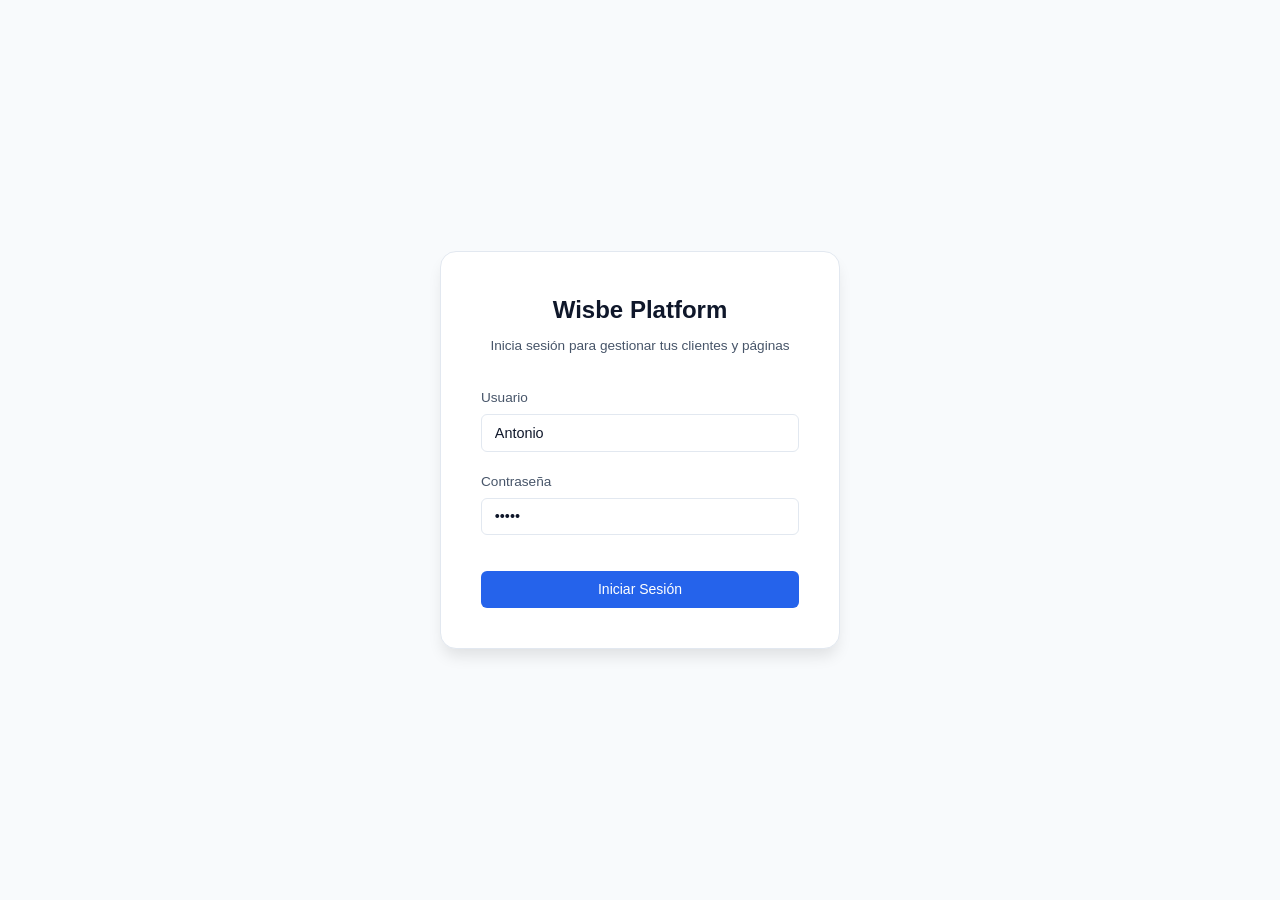
==== commit aad9a51a: "Implement complete Wisbe platform with lateral panel, multi-tenant client editors, landing page cust" ====
--- a/docs/index.html
+++ b/docs/index.html
@@ -8,400 +8,372 @@
 </head>
 <body>
 
-    <!-- LOGIN MODAL / VIEW -->
-    <div id="login-screen" class="login-screen">
-        <div class="login-card">
-            <div style="text-align: center; margin-bottom: 1.5rem;">
-                <h1 style="font-size: 1.6rem; font-weight: 700; margin-bottom: 0.25rem;">Wisbe</h1>
-                <p style="color: var(--text-muted); font-size: 0.85rem;">Ingresa a tu cuenta para administrar tu negocio</p>
+    <!-- Auth View (Login) -->
+    <div id="view-login" class="auth-body" style="display: none;">
+        <div class="auth-card">
+            <div style="text-align: center; margin-bottom: 2rem;">
+                <h1 style="font-size: 1.5rem; font-weight: 700; color: var(--text-primary);">Wisbe Platform</h1>
+                <p style="font-size: 0.85rem; color: var(--text-secondary); margin-top: 0.5rem;">Inicia sesión para gestionar tus clientes y páginas</p>
             </div>
 
             <form id="login-form">
                 <div class="form-group">
-                    <label class="form-label" for="login-username">Usuario / Email</label>
-                    <input type="text" id="login-username" class="form-control" placeholder="Antonio" required>
+                    <label class="form-label" for="login-username">Usuario</label>
+                    <input type="text" id="login-username" class="form-control" value="Antonio" required>
                 </div>
                 <div class="form-group">
                     <label class="form-label" for="login-password">Contraseña</label>
-                    <input type="password" id="login-password" class="form-control" placeholder="12345" required>
-                </div>
-                <div id="login-error" style="color: var(--accent-red, #ef4444); font-size: 0.82rem; margin-bottom: 1rem; display: none;"></div>
-                <button type="submit" class="btn btn-primary" style="width: 100%;">Iniciar Sesión</button>
+                    <input type="password" id="login-password" class="form-control" value="12345" required>
+                </div>
+                <button type="submit" class="btn btn-primary" style="width: 100%; margin-top: 1rem;">Iniciar Sesión</button>
             </form>
+            <div id="login-error" style="color: var(--danger); font-size: 0.85rem; margin-top: 1rem; display: none; text-align: center;">
+                Credenciales inválidas.
+            </div>
         </div>
     </div>
 
-    <!-- MAIN APP WRAPPER -->
-    <div id="app-container" style="display: none;">
-
-        <!-- SIDEBAR -->
+    <!-- Main Platform View with Lateral Sidebar -->
+    <div id="view-app" class="app-layout" style="display: none;">
+
+        <!-- Lateral Navigation Bar (Panel Lateral) -->
         <aside class="sidebar">
             <div class="sidebar-header">
-                <div class="brand-logo">
-                    Wisbe
-                    <span id="role-badge" class="brand-badge">Admin</span>
-                </div>
-            </div>
-
-            <div class="sidebar-nav">
-                <!-- Admin Section Navigation -->
-                <div id="admin-nav-section" style="display: none;">
-                    <div class="nav-section-title">Administración</div>
-                    <div class="nav-item active" data-view="admin-clients">
-                        Clientes / Cuentas
-                    </div>
-                </div>
-
-                <!-- Client / Portal Navigation -->
-                <div class="nav-section-title">Módulos del Cliente</div>
-                <div class="nav-item" data-view="business-info">
-                    Información del Negocio
-                </div>
-                <div class="nav-item" data-view="catalog-editor">
-                    Catálogo de Productos
-                </div>
-                <div class="nav-item" data-view="landing-editor">
-                    Landing Page
-                </div>
-                <div class="nav-item" data-view="widget-code">
-                    Códigos / Widgets Embed
-                </div>
-
-                <!-- Admin Client Switcher Box -->
-                <div id="sidebar-client-selector-box" style="margin-top: 1.5rem; display: none;">
-                    <div class="nav-section-title">Cliente Seleccionado</div>
-                    <div id="sidebar-clients-list" style="display: flex; flex-direction: column; gap: 0.25rem; margin-top: 0.4rem;">
-                        <!-- Dynamic list of clients -->
-                    </div>
-                </div>
+                <a href="#" class="brand-logo">Wisbe</a>
+                <span id="user-role-badge" class="brand-badge">Admin</span>
+            </div>
+
+            <div class="sidebar-content">
+                <div class="nav-group-title">Administración</div>
+                <a href="#" class="nav-link active" data-nav="clientes">Clientes / Cuentas</a>
+                <a href="#" class="nav-link" data-nav="usuarios">Usuarios</a>
+
+                <div class="nav-group-title" style="margin-top: 1rem;">Diseño & Edición</div>
+                <a href="#" class="nav-link" data-nav="catalogo">Catálogo de Productos</a>
+                <a href="#" class="nav-link" data-nav="landing">Landing Page</a>
+                <a href="#" class="nav-link" data-nav="widgets">Enlaces & Widgets</a>
             </div>
 
             <div class="sidebar-footer">
-                <div class="user-profile">
+                <div class="active-client-box">
+                    <div class="active-client-label">Cliente Activo</div>
+                    <div id="sidebar-active-client-name" class="active-client-name">Ningún Cliente</div>
+                </div>
+                <div style="display: flex; align-items: center; justify-content: space-between;">
                     <div>
-                        <div id="user-display-name" class="user-name">Antonio</div>
-                        <div id="user-display-email" class="user-role">antonio@wisbe.com</div>
-                    </div>
-                    <button id="btn-logout" class="btn btn-secondary btn-sm" style="padding: 0.25rem 0.5rem;" title="Cerrar sesión">Salir</button>
+                        <div id="sidebar-user-name" style="font-weight: 600; font-size: 0.85rem;">Antonio</div>
+                        <div style="font-size: 0.75rem; color: var(--text-muted);">Admin</div>
+                    </div>
+                    <button id="btn-logout" class="btn btn-secondary btn-sm">Salir</button>
                 </div>
             </div>
         </aside>
 
-        <!-- MAIN CONTENT AREA -->
+        <!-- Main Content Area -->
         <div class="main-wrapper">
-            <!-- TOPBAR -->
-            <header class="topbar">
-                <div class="topbar-title" id="topbar-title-text">
-                    Gestión de Clientes
-                </div>
-                <div class="topbar-actions">
-                    <div class="active-client-pill" id="active-client-indicator">
-                        Cliente Activo: <strong id="active-client-name">Solaris Power Solutions</strong>
-                    </div>
+            <header class="top-bar">
+                <h2 id="current-page-title" class="page-title">Clientes / Cuentas</h2>
+                <div id="top-active-client-tag" style="font-size: 0.85rem; color: var(--text-secondary); font-weight: 500;">
+                    Cliente Activo: <strong id="top-active-client-name" style="color: var(--primary);">Solaris Power Solutions</strong>
                 </div>
             </header>
 
-            <!-- VIEWS CONTAINER -->
-            <main class="content-area">
-
-                <!-- 1. ADMIN CLIENTS MANAGEMENT VIEW -->
-                <section id="view-admin-clients" class="app-view" style="display: none;">
+            <main class="main-content">
+
+                <!-- 1. Clientes Section -->
+                <section id="section-clientes" class="app-section">
                     <div style="display: flex; justify-content: space-between; align-items: center; margin-bottom: 1.5rem;">
                         <div>
-                            <h2>Control de Clientes</h2>
-                            <p style="color: var(--text-muted); font-size: 0.85rem;">Crea cuentas y accede directamente a editar el catálogo o landing page de cada cliente.</p>
+                            <h3 style="font-size: 1.25rem; font-weight: 600;">Gestión de Clientes y Negocios</h3>
+                            <p style="font-size: 0.85rem; color: var(--text-secondary);">Crea cuentas para tus clientes o administra sus catálogos y landings desde tu panel admin.</p>
                         </div>
                         <button id="btn-open-create-client" class="btn btn-primary">+ Nuevo Cliente</button>
                     </div>
 
-                    <div class="card" style="padding: 0; overflow: hidden;">
-                        <table class="table">
-                            <thead>
-                                <tr>
-                                    <th>Negocio</th>
-                                    <th>Giro / Tipo</th>
-                                    <th>WhatsApp</th>
-                                    <th>Email</th>
-                                    <th style="text-align: right;">Acciones de Edición</th>
-                                </tr>
-                            </thead>
-                            <tbody id="clients-table-body">
-                                <!-- Dynamic Rows -->
-                            </tbody>
-                        </table>
-                    </div>
-                </section>
-
-                <!-- 2. BUSINESS INFO EDITOR VIEW -->
-                <section id="view-business-info" class="app-view" style="display: none;">
-                    <div style="margin-bottom: 1.5rem;">
-                        <h2>Información General del Negocio</h2>
-                        <p style="color: var(--text-muted); font-size: 0.85rem;">Estos datos alimentan automáticamente la Landing Page y el Catálogo.</p>
-                    </div>
-
-                    <form id="business-info-form" class="card">
-                        <div class="grid-2">
-                            <div class="form-group">
-                                <label class="form-label" for="biz-name">Nombre Comercial del Negocio</label>
-                                <input type="text" id="biz-name" class="form-control" required>
-                            </div>
-                            <div class="form-group">
-                                <label class="form-label" for="biz-tagline">Eslogan o Frase Corta</label>
-                                <input type="text" id="biz-tagline" class="form-control">
-                            </div>
-                        </div>
-
-                        <div class="grid-3">
-                            <div class="form-group">
-                                <label class="form-label" for="biz-phone">Teléfono de Contacto</label>
-                                <input type="text" id="biz-phone" class="form-control">
-                            </div>
-                            <div class="form-group">
-                                <label class="form-label" for="biz-whatsapp">WhatsApp (número con clave de país)</label>
-                                <input type="text" id="biz-whatsapp" class="form-control" placeholder="528112345678" required>
-                            </div>
-                            <div class="form-group">
-                                <label class="form-label" for="biz-email">Email del Negocio</label>
-                                <input type="email" id="biz-email" class="form-control" required>
-                            </div>
-                        </div>
-
-                        <div class="grid-2">
-                            <div class="form-group">
-                                <label class="form-label" for="biz-address">Dirección Física</label>
-                                <input type="text" id="biz-address" class="form-control">
-                            </div>
-                            <div class="form-group">
-                                <label class="form-label" for="biz-type">Giro de Negocio</label>
-                                <select id="biz-type" class="form-control">
-                                    <option value="solar">Energía Solar / Paneles Solares</option>
-                                    <option value="hvac">Aire Acondicionado / Minisplits</option>
-                                    <option value="paint">Pinturas y Recubrimientos</option>
-                                    <option value="hardware">Ferretería y Herramientas</option>
-                                    <option value="general">Servicios o Productos Generales</option>
-                                </select>
-                            </div>
-                        </div>
-
-                        <div class="grid-2">
-                            <div class="form-group">
-                                <label class="form-label" for="biz-logo-file">Logo del Negocio</label>
-                                <input type="file" id="biz-logo-file" class="form-control" accept="image/*" style="margin-bottom: 0.4rem;">
-                                <input type="text" id="biz-logo-url" class="form-control" placeholder="o pega URL de la imagen">
-                            </div>
+                    <!-- Create Client Card (Form) -->
+                    <div id="card-create-client" class="card" style="display: none; margin-bottom: 2rem;">
+                        <div class="card-title">Registrar Nuevo Cliente</div>
+                        <form id="form-create-client">
                             <div class="grid-2">
                                 <div class="form-group">
-                                    <label class="form-label" for="biz-brand-primary">Color Principal</label>
-                                    <input type="color" id="biz-brand-primary" class="form-control" style="height: 38px; padding: 2px;">
-                                </div>
-                                <div class="form-group">
-                                    <label class="form-label" for="biz-brand-accent">Color Botones / Acento</label>
-                                    <input type="color" id="biz-brand-accent" class="form-control" style="height: 38px; padding: 2px;">
-                                </div>
-                            </div>
-                        </div>
-
-                        <div style="margin-top: 1rem; text-align: right;">
-                            <button type="submit" class="btn btn-primary">Guardar Información</button>
-                        </div>
-                    </form>
-                </section>
-
-                <!-- 3. PRODUCT CATALOG EDITOR VIEW -->
-                <section id="view-catalog-editor" class="app-view" style="display: none;">
-                    <div style="margin-bottom: 1.5rem; display: flex; justify-content: space-between; align-items: center;">
-                        <div>
-                            <h2>Editor del Catálogo de Productos</h2>
-                            <p style="color: var(--text-muted); font-size: 0.85rem;">Carga tus productos y personaliza el formato de presentación.</p>
+                                    <label class="form-label">Nombre de la Empresa / Cliente</label>
+                                    <input type="text" id="client-input-name" class="form-control" placeholder="Ej. Ferretería El Candado" required>
+                                </div>
+                                <div class="form-group">
+                                    <label class="form-label">Giro / Categoría del Negocio</label>
+                                    <input type="text" id="client-input-category" class="form-control" placeholder="Ej. Ferretería, Paneles Solares, Minisplits" required>
+                                </div>
+                            </div>
+                            <div class="grid-2">
+                                <div class="form-group">
+                                    <label class="form-label">Teléfono / WhatsApp</label>
+                                    <input type="text" id="client-input-phone" class="form-control" placeholder="Ej. +5215512345678" required>
+                                </div>
+                                <div class="form-group">
+                                    <label class="form-label">Correo Electrónico</label>
+                                    <input type="email" id="client-input-email" class="form-control" placeholder="contacto@empresa.com" required>
+                                </div>
+                            </div>
+                            <div style="display: flex; gap: 0.75rem; justify-content: flex-end;">
+                                <button type="button" id="btn-cancel-client" class="btn btn-secondary">Cancelar</button>
+                                <button type="submit" class="btn btn-primary">Guardar Cliente</button>
+                            </div>
+                        </form>
+                    </div>
+
+                    <!-- Client Table -->
+                    <div class="card" style="padding: 0;">
+                        <div class="table-container">
+                            <table class="data-table">
+                               <thead>
+                                   <tr>
+                                       <th>ID Cliente</th>
+                                       <th>Empresa</th>
+                                       <th>Categoría</th>
+                                       <th>WhatsApp</th>
+                                       <th>Estado</th>
+                                       <th>Acciones Rápidas</th>
+                                   </tr>
+                               </thead>
+                               <tbody id="clients-table-body">
+                                   <!-- Rendered dynamically -->
+                               </tbody>
+                            </table>
+                        </div>
+                    </div>
+                </section>
+
+                <!-- 2. Usuarios Section -->
+                <section id="section-usuarios" class="app-section" style="display: none;">
+                    <div style="display: flex; justify-content: space-between; align-items: center; margin-bottom: 1.5rem;">
+                        <div>
+                            <h3 style="font-size: 1.25rem; font-weight: 600;">Usuarios y Permisos</h3>
+                            <p style="font-size: 0.85rem; color: var(--text-secondary);">Administra las cuentas con acceso a la plataforma Wisbe.</p>
+                        </div>
+                        <button id="btn-open-create-user" class="btn btn-primary">+ Nuevo Usuario</button>
+                    </div>
+
+                    <!-- Create User Card -->
+                    <div id="card-create-user" class="card" style="display: none; margin-bottom: 2rem;">
+                        <div class="card-title">Crear Nuevo Usuario</div>
+                        <form id="form-create-user">
+                            <div class="grid-3">
+                                <div class="form-group">
+                                    <label class="form-label">Nombre Completo</label>
+                                    <input type="text" id="user-input-name" class="form-control" required>
+                                </div>
+                                <div class="form-group">
+                                    <label class="form-label">Nombre de Usuario</label>
+                                    <input type="text" id="user-input-username" class="form-control" required>
+                                </div>
+                                <div class="form-group">
+                                    <label class="form-label">Rol de Acceso</label>
+                                    <select id="user-input-role" class="form-control">
+                                        <option value="admin">Administrador (Acceso Total)</option>
+                                        <option value="client">Cliente (Acceso Limitado)</option>
+                                    </select>
+                                </div>
+                            </div>
+                            <div style="display: flex; gap: 0.75rem; justify-content: flex-end;">
+                                <button type="button" id="btn-cancel-user" class="btn btn-secondary">Cancelar</button>
+                                <button type="submit" class="btn btn-primary">Guardar Usuario</button>
+                            </div>
+                        </form>
+                    </div>
+
+                    <div class="card" style="padding: 0;">
+                        <div class="table-container">
+                            <table class="data-table">
+                                <thead>
+                                    <tr>
+                                        <th>Usuario</th>
+                                        <th>Nombre</th>
+                                        <th>Rol</th>
+                                        <th>Fecha Registro</th>
+                                        <th>Acciones</th>
+                                    </tr>
+                                </thead>
+                                <tbody id="users-table-body">
+                                    <!-- Rendered dynamically -->
+                                </tbody>
+                            </table>
+                        </div>
+                    </div>
+                </section>
+
+                <!-- 3. Catálogo Editor Section -->
+                <section id="section-catalogo" class="app-section" style="display: none;">
+                    <div style="display: flex; justify-content: space-between; align-items: center; margin-bottom: 1.5rem;">
+                        <div>
+                            <h3 style="font-size: 1.25rem; font-weight: 600;">Editor de Catálogo de Productos</h3>
+                            <p style="font-size: 0.85rem; color: var(--text-secondary);">Carga productos rápidamente y personaliza la disposición del catálogo.</p>
                         </div>
                         <div style="display: flex; gap: 0.5rem;">
-                            <button id="btn-open-add-product" class="btn btn-primary btn-sm">+ Agregar Producto</button>
-                            <a id="btn-open-public-catalog" href="#" target="_blank" class="btn btn-secondary btn-sm">Ver Catálogo Público ↗</a>
-                        </div>
-                    </div>
-
-                    <div class="editor-split-layout">
-                        <!-- Left Panel: Controls & Product List -->
-                        <div style="display: flex; flex-direction: column; gap: 1.25rem;">
-                            <!-- Layout & Customization -->
+                            <button id="btn-add-product" class="btn btn-primary">+ Agregar Producto</button>
+                            <a id="btn-open-public-catalog" href="#" target="_blank" class="btn btn-secondary">Ver Catálogo Público ↗</a>
+                        </div>
+                    </div>
+
+                    <div class="grid-editor">
+                        <!-- Product Form & Settings -->
+                        <div>
+                            <!-- Product Add/Edit Form -->
+                            <div id="card-product-form" class="card" style="display: none;">
+                                <div class="card-title" id="product-form-title">Nuevo Producto</div>
+                                <form id="form-save-product">
+                                    <input type="hidden" id="prod-id">
+                                    <div class="form-group">
+                                        <label class="form-label">Nombre del Producto</label>
+                                        <input type="text" id="prod-name" class="form-control" required>
+                                    </div>
+                                    <div class="form-group">
+                                        <label class="form-label">Precio ($)</label>
+                                        <input type="number" id="prod-price" class="form-control" step="0.01" required>
+                                    </div>
+                                    <div class="form-group">
+                                        <label class="form-label">URL de Imagen (Cloudinary / Directo)</label>
+                                        <input type="text" id="prod-image" class="form-control" placeholder="https://..." required>
+                                    </div>
+                                    <div class="form-group">
+                                        <label class="form-label">Descripción Breve</label>
+                                        <textarea id="prod-desc" class="form-control"></textarea>
+                                    </div>
+                                    <div style="display: flex; gap: 0.5rem; justify-content: flex-end;">
+                                        <button type="button" id="btn-cancel-product" class="btn btn-secondary">Cancelar</button>
+                                        <button type="submit" class="btn btn-primary">Guardar Producto</button>
+                                    </div>
+                                </form>
+                            </div>
+
+                            <!-- Design Customizer -->
                             <div class="card">
-                                <h4 style="margin-bottom: 1rem;">Estilo e Interfaz</h4>
-                                <form id="catalog-config-form">
-                                    <div class="grid-2">
-                                        <div class="form-group">
-                                            <label class="form-label" for="cat-layout-style">Diseño</label>
-                                            <select id="cat-layout-style" class="form-control">
-                                                <option value="grid">Retícula Elegante</option>
-                                                <option value="list">Lista Horizontal</option>
-                                                <option value="compact">Tabla Ficha Técnica</option>
-                                            </select>
-                                        </div>
-                                        <div class="form-group">
-                                            <label class="form-label" for="cat-columns">Columnas (Grid)</label>
-                                            <select id="cat-columns" class="form-control">
-                                                <option value="2">2 Columnas</option>
-                                                <option value="3">3 Columnas</option>
-                                                <option value="4">4 Columnas</option>
-                                            </select>
-                                        </div>
-                                    </div>
-
-                                    <div class="grid-2">
-                                        <div class="form-group">
-                                            <label class="form-label" for="cat-badge-text">Texto Badge</label>
-                                            <input type="text" id="cat-badge-text" class="form-control" placeholder="Disponible">
-                                        </div>
-                                        <div class="form-group">
-                                            <label class="form-label" for="cat-btn-color">Color Botón WhatsApp</label>
-                                            <input type="color" id="cat-btn-color" class="form-control" style="height: 38px; padding: 2px;">
-                                        </div>
-                                    </div>
-
-                                    <div style="display: flex; gap: 1rem; margin-top: 0.5rem;">
-                                        <label style="display: flex; align-items: center; gap: 0.4rem; font-size: 0.82rem;">
-                                            <input type="checkbox" id="cat-show-prices" checked> Mostrar Precios
-                                        </label>
-                                        <label style="display: flex; align-items: center; gap: 0.4rem; font-size: 0.82rem;">
-                                            <input type="checkbox" id="cat-show-search" checked> Buscador
-                                        </label>
-                                    </div>
-
-                                    <button type="submit" class="btn btn-secondary btn-sm" style="width: 100%; margin-top: 1rem;">Aplicar Estilos</button>
-                                </form>
+                                <div class="card-title">Estilo e Interfaz del Catálogo</div>
+                                <div class="form-group">
+                                    <label class="form-label">Columnas del Catálogo</label>
+                                    <select id="cat-grid-cols" class="form-control">
+                                        <option value="2">2 Columnas</option>
+                                        <option value="3" selected>3 Columnas</option>
+                                        <option value="4">4 Columnas</option>
+                                    </select>
+                                </div>
+                                <div class="form-group">
+                                    <label class="form-label">Texto de Etiqueta (Badge)</label>
+                                    <input type="text" id="cat-badge-text" class="form-control" value="En Stock">
+                                </div>
+                                <div class="form-group">
+                                    <label class="form-label">Color del Botón WhatsApp</label>
+                                    <input type="color" id="cat-btn-color" class="form-control" value="#25d366" style="height: 40px; padding: 2px;">
+                                </div>
+                                <button id="btn-save-catalog-style" class="btn btn-secondary" style="width: 100%;">Aplicar Estilo</button>
                             </div>
 
                             <!-- Products List -->
                             <div class="card">
-                                <h4 style="margin-bottom: 0.75rem;">Productos en Catálogo</h4>
-                                <div id="products-list-container" style="display: flex; flex-direction: column; gap: 0.5rem; max-height: 360px; overflow-y: auto;">
-                                    <!-- Dynamic list of products -->
-                                </div>
-                            </div>
-                        </div>
-
-                        <!-- Right Panel: Live Preview -->
-                        <div class="preview-container">
-                            <div class="preview-toolbar">
-                                <span>Vista Previa del Catálogo</span>
-                                <span id="preview-catalog-biz-label">Solaris Power</span>
-                            </div>
-                            <iframe id="catalog-preview-iframe" style="width: 100%; height: 680px; border: none;"></iframe>
-                        </div>
-                    </div>
-                </section>
-
-                <!-- 4. LANDING PAGE EDITOR VIEW -->
-                <section id="view-landing-editor" class="app-view" style="display: none;">
-                    <div style="margin-bottom: 1.5rem; display: flex; justify-content: space-between; align-items: center;">
-                        <div>
-                            <h2>Editor de Landing Page</h2>
-                            <p style="color: var(--text-muted); font-size: 0.85rem;">Personaliza la landing page para el cliente activo.</p>
-                        </div>
-                        <a id="btn-open-public-landing" href="#" target="_blank" class="btn btn-secondary btn-sm">Ver Página Pública ↗</a>
-                    </div>
-
-                    <div class="editor-split-layout">
-                        <!-- Controls Form -->
-                        <div class="card" style="max-height: 750px; overflow-y: auto;">
-                            <form id="landing-editor-form">
-                                <h4 style="margin-bottom: 1rem; padding-bottom: 0.4rem; border-bottom: 1px solid var(--border-color);">Hero Principal</h4>
-
-                                <div class="form-group">
-                                    <label class="form-label" for="lp-badge">Etiqueta Superior</label>
-                                    <input type="text" id="lp-badge" class="form-control">
-                                </div>
-
-                                <div class="form-group">
-                                    <label class="form-label" for="lp-hero-title">Título Principal</label>
-                                    <textarea id="lp-hero-title" class="form-control" rows="2"></textarea>
-                                </div>
-
-                                <div class="form-group">
-                                    <label class="form-label" for="lp-hero-subtitle">Subtítulo Descriptivo</label>
-                                    <textarea id="lp-hero-subtitle" class="form-control" rows="2"></textarea>
-                                </div>
-
-                                <div class="form-group">
-                                    <label class="form-label" for="lp-hero-cta">Texto Botón WhatsApp</label>
-                                    <input type="text" id="lp-hero-cta" class="form-control">
-                                </div>
-
-                                <div class="form-group">
-                                    <label class="form-label" for="lp-hero-img-file">Imagen Hero</label>
-                                    <input type="file" id="lp-hero-img-file" class="form-control" accept="image/*" style="margin-bottom: 0.4rem;">
-                                    <input type="text" id="lp-hero-img-url" class="form-control" placeholder="URL de la imagen">
-                                </div>
-
-                                <h4 style="margin: 1.25rem 0 0.75rem; padding-bottom: 0.4rem; border-bottom: 1px solid var(--border-color);">Beneficios Clave</h4>
-                                <div id="lp-features-container">
-                                    <!-- Dynamic feature inputs -->
-                                </div>
-
-                                <h4 style="margin: 1.25rem 0 0.75rem; padding-bottom: 0.4rem; border-bottom: 1px solid var(--border-color);">Sobre Nosotros</h4>
-                                <div class="form-group">
-                                    <label class="form-label" for="lp-about-title">Título Sección</label>
-                                    <input type="text" id="lp-about-title" class="form-control">
-                                </div>
-                                <div class="form-group">
-                                    <label class="form-label" for="lp-about-desc">Descripción</label>
-                                    <textarea id="lp-about-desc" class="form-control" rows="3"></textarea>
-                                </div>
-
-                                <h4 style="margin: 1.25rem 0 0.75rem; padding-bottom: 0.4rem; border-bottom: 1px solid var(--border-color);">Llamado a la Acción Final</h4>
-                                <div class="form-group">
-                                    <label class="form-label" for="lp-cta-title">Título Banner</label>
-                                    <input type="text" id="lp-cta-title" class="form-control">
-                                </div>
-                                <div class="form-group">
-                                    <label class="form-label" for="lp-cta-subtitle">Subtítulo Banner</label>
-                                    <input type="text" id="lp-cta-subtitle" class="form-control">
-                                </div>
-
-                                <button type="submit" class="btn btn-primary" style="width: 100%; margin-top: 1rem;">Guardar Cambios Landing</button>
-                            </form>
+                                <div class="card-title">Productos Cargados</div>
+                                <div id="catalog-products-list" style="display: flex; flex-direction: column; gap: 0.75rem;">
+                                    <!-- Rendered dynamically -->
+                                </div>
+                            </div>
                         </div>
 
                         <!-- Live Interactive Preview -->
                         <div class="preview-container">
-                            <div class="preview-toolbar">
-                                <span>Vista Previa Landing Page</span>
-                                <span id="preview-biz-name-label">Solaris Power</span>
-                            </div>
-                            <iframe id="landing-preview-iframe" style="width: 100%; height: 680px; border: none;"></iframe>
-                        </div>
-                    </div>
-                </section>
-
-                <!-- 5. WIDGET EMBED CODE GENERATOR VIEW -->
-                <section id="view-widget-code" class="app-view" style="display: none;">
+                            <div class="preview-bar">
+                                <span>Vista Previa del Catálogo</span>
+                                <span id="preview-client-label" style="font-size: 0.75rem; color: var(--text-muted);">Solaris Power Solutions</span>
+                            </div>
+                            <iframe id="catalog-preview-iframe" class="preview-frame" src="public_catalog.html"></iframe>
+                        </div>
+                    </div>
+                </section>
+
+                <!-- 4. Landing Page Editor Section -->
+                <section id="section-landing" class="app-section" style="display: none;">
+                    <div style="display: flex; justify-content: space-between; align-items: center; margin-bottom: 1.5rem;">
+                        <div>
+                            <h3 style="font-size: 1.25rem; font-weight: 600;">Editor de Landing Page Universal</h3>
+                            <p style="font-size: 0.85rem; color: var(--text-secondary);">Personaliza la plantilla universal para cualquier tipo de negocio (Paneles solares, minisplits, pintura, ferretería, etc.).</p>
+                        </div>
+                        <a id="btn-open-public-landing" href="#" target="_blank" class="btn btn-secondary">Ver Landing Pública ↗</a>
+                    </div>
+
+                    <div class="grid-editor">
+                        <!-- Customization Form -->
+                        <div>
+                            <div class="card">
+                                <div class="card-title">Sección Principal (Hero)</div>
+                                <div class="form-group">
+                                    <label class="form-label">Título Principal (Hero Title)</label>
+                                    <input type="text" id="land-hero-title" class="form-control">
+                                </div>
+                                <div class="form-group">
+                                    <label class="form-label">Subtítulo Descriptivo</label>
+                                    <textarea id="land-hero-subtitle" class="form-control"></textarea>
+                                </div>
+                                <div class="form-group">
+                                    <label class="form-label">Texto del Botón Principal</label>
+                                    <input type="text" id="land-hero-btn" class="form-control">
+                                </div>
+                                <div class="form-group">
+                                    <label class="form-label">Imagen Destacada (URL)</label>
+                                    <input type="text" id="land-hero-img" class="form-control">
+                                </div>
+                            </div>
+
+                            <div class="card">
+                                <div class="card-title">Información de Contacto</div>
+                                <div class="form-group">
+                                    <label class="form-label">Mensaje de WhatsApp Predeterminado</label>
+                                    <input type="text" id="land-whatsapp-msg" class="form-control" value="Hola, quiero más información sobre sus servicios.">
+                                </div>
+                                <div class="form-group">
+                                    <label class="form-label">Dirección / Ubicación</label>
+                                    <input type="text" id="land-address" class="form-control">
+                                </div>
+                                <button id="btn-save-landing-data" class="btn btn-primary" style="width: 100%;">Guardar Cambios de Landing</button>
+                            </div>
+                        </div>
+
+                        <!-- Live Preview -->
+                        <div class="preview-container">
+                            <div class="preview-bar">
+                                <span>Vista Previa de Landing Page</span>
+                            </div>
+                            <iframe id="landing-preview-iframe" class="preview-frame" src="public_landing.html"></iframe>
+                        </div>
+                    </div>
+                </section>
+
+                <!-- 5. Enlaces & Widgets Section -->
+                <section id="section-widgets" class="app-section" style="display: none;">
                     <div style="margin-bottom: 1.5rem;">
-                        <h2>Integración con Custom Tags (`wisbe_landingPage` & `wisbe_catalogo`)</h2>
-                        <p style="color: var(--text-muted); font-size: 0.85rem;">Copia estas etiquetas personalizadas para incrustar el catálogo o la landing page en la web del cliente.</p>
+                        <h3 style="font-size: 1.25rem; font-weight: 600;">Integración de Enlaces y Widgets (Custom Labels)</h3>
+                        <p style="font-size: 0.85rem; color: var(--text-secondary);">Genera links públicos directos o inserta los widgets de Wisbe en el sitio web de tu cliente usando custom tags.</p>
                     </div>
 
                     <div class="grid-2">
-                        <!-- Landing Page Widget -->
+                        <!-- Public Links -->
                         <div class="card">
-                            <h3 style="margin-bottom: 0.5rem; font-size: 1rem;">Widget Landing Page (`wisbe_landingPage`)</h3>
-                            <p style="font-size: 0.82rem; color: var(--text-muted); margin-bottom: 1rem;">Etiqueta HTML personalizada:</p>
-
-                            <div class="code-box" id="code-snippet-landing">
-&lt;wisbe_landingPage business="<span class="code-slug">solaris-power</span>"&gt;&lt;/wisbe_landingPage&gt;
-&lt;script src="https://wisbe-platform.com/widget.js"&gt;&lt;/script&gt;
-                            </div>
-                            <button class="btn btn-secondary btn-sm" style="margin-top: 1rem;" onclick="copyCode('code-snippet-landing')">Copiar Código</button>
-                        </div>
-
-                        <!-- Catalog Widget -->
+                            <div class="card-title">Enlaces Públicos Directos</div>
+                            <div class="form-group">
+                                <label class="form-label">Link Público del Catálogo</label>
+                                <input type="text" id="widget-catalog-link" class="form-control" readonly>
+                            </div>
+                            <div class="form-group">
+                                <label class="form-label">Link Público de la Landing Page</label>
+                                <input type="text" id="widget-landing-link" class="form-control" readonly>
+                            </div>
+                        </div>
+
+                        <!-- Custom Labels Embed -->
                         <div class="card">
-                            <h3 style="margin-bottom: 0.5rem; font-size: 1rem;">Widget Catálogo (`wisbe_catalogo`)</h3>
-                            <p style="font-size: 0.82rem; color: var(--text-muted); margin-bottom: 1rem;">Etiqueta HTML personalizada:</p>
-
-                            <div class="code-box" id="code-snippet-catalog">
-&lt;wisbe_catalogo business="<span class="code-slug">solaris-power</span>"&gt;&lt;/wisbe_catalogo&gt;
-&lt;script src="https://wisbe-platform.com/widget.js"&gt;&lt;/script&gt;
-                            </div>
-                            <button class="btn btn-secondary btn-sm" style="margin-top: 1rem;" onclick="copyCode('code-snippet-catalog')">Copiar Código</button>
+                            <div class="card-title">Código de Integración (Custom Labels)</div>
+                            <p style="font-size: 0.85rem; color: var(--text-secondary); margin-bottom: 0.75rem;">Paso 1: Incluye el script de Wisbe en la web destino:</p>
+                            <div class="code-box">&lt;script src="https://tu-dominio.com/docs/widget.js"&gt;&lt;/script&gt;</div>
+
+                            <p style="font-size: 0.85rem; color: var(--text-secondary); margin-top: 1rem; margin-bottom: 0.75rem;">Paso 2: Inserta el Custom Label donde quieras mostrar la landing o catálogo:</p>
+                            <div class="code-box" id="code-widget-tag-landing">&lt;wisbe_landingPage client-id="1"&gt;&lt;/wisbe_landingPage&gt;</div>
+                            <div class="code-box" id="code-widget-tag-catalog" style="margin-top: 0.5rem;">&lt;wisbe_catalogo client-id="1"&gt;&lt;/wisbe_catalogo&gt;</div>
                         </div>
                     </div>
                 </section>
@@ -410,86 +382,9 @@
         </div>
     </div>
 
-    <!-- MODAL: ADD / EDIT CLIENT (ADMIN) -->
-    <div id="modal-client" class="modal-overlay">
-        <div class="modal-box">
-            <h3 style="margin-bottom: 1.25rem;" id="modal-client-title">Crear Nuevo Cliente</h3>
-            <form id="form-client">
-                <input type="hidden" id="client-id">
-                <div class="form-group">
-                    <label class="form-label" for="modal-biz-name">Nombre del Negocio</label>
-                    <input type="text" id="modal-biz-name" class="form-control" placeholder="Ej. Pinturas del Norte" required>
-                </div>
-                <div class="form-group">
-                    <label class="form-label" for="modal-biz-type">Giro Comercial</label>
-                    <select id="modal-biz-type" class="form-control">
-                        <option value="solar">Energía Solar</option>
-                        <option value="hvac">HVAC / Minisplits</option>
-                        <option value="paint">Pintura y Recubrimientos</option>
-                        <option value="hardware">Ferretería</option>
-                        <option value="general">General</option>
-                    </select>
-                </div>
-                <div class="grid-2">
-                    <div class="form-group">
-                        <label class="form-label" for="modal-biz-whatsapp">WhatsApp</label>
-                        <input type="text" id="modal-biz-whatsapp" class="form-control" placeholder="528112345678" required>
-                    </div>
-                    <div class="form-group">
-                        <label class="form-label" for="modal-biz-email">Email del Cliente</label>
-                        <input type="email" id="modal-biz-email" class="form-control" placeholder="cliente@correo.com" required>
-                    </div>
-                </div>
-                <div style="display: flex; justify-content: flex-end; gap: 0.75rem; margin-top: 1.5rem;">
-                    <button type="button" class="btn btn-secondary" id="btn-close-client-modal">Cancelar</button>
-                    <button type="submit" class="btn btn-primary">Guardar Cliente</button>
-                </div>
-            </form>
-        </div>
-    </div>
-
-    <!-- MODAL: ADD / EDIT PRODUCT -->
-    <div id="modal-product" class="modal-overlay">
-        <div class="modal-box">
-            <h3 style="margin-bottom: 1.25rem;" id="modal-product-title">Agregar Producto</h3>
-            <form id="form-product">
-                <input type="hidden" id="product-id">
-                <div class="form-group">
-                    <label class="form-label" for="prod-name">Nombre del Producto</label>
-                    <input type="text" id="prod-name" class="form-control" required>
-                </div>
-                <div class="grid-2">
-                    <div class="form-group">
-                        <label class="form-label" for="prod-price">Precio ($)</label>
-                        <input type="number" step="0.01" id="prod-price" class="form-control" required>
-                    </div>
-                    <div class="form-group">
-                        <label class="form-label" for="prod-category">Categoría</label>
-                        <input type="text" id="prod-category" class="form-control" placeholder="General">
-                    </div>
-                </div>
-                <div class="form-group">
-                    <label class="form-label" for="prod-desc">Descripción</label>
-                    <textarea id="prod-desc" class="form-control" rows="3"></textarea>
-                </div>
-                <div class="form-group">
-                    <label class="form-label" for="prod-img-file">Imagen (Subir archivo o pegar URL)</label>
-                    <input type="file" id="prod-img-file" class="form-control" accept="image/*" style="margin-bottom: 0.4rem;">
-                    <input type="text" id="prod-img-url" class="form-control" placeholder="https://...">
-                </div>
-                <div style="display: flex; justify-content: flex-end; gap: 0.75rem; margin-top: 1.5rem;">
-                    <button type="button" class="btn btn-secondary" id="btn-close-product-modal">Cancelar</button>
-                    <button type="submit" class="btn btn-primary">Guardar Producto</button>
-                </div>
-            </form>
-        </div>
-    </div>
-
-    <!-- SCRIPTS -->
-    <script src="config.js"></script>
+    <!-- Application JavaScript Logic -->
+    <script src="auth.js"></script>
     <script src="db.js"></script>
-    <script src="cloudinary.js"></script>
-    <script src="auth.js"></script>
     <script src="app.js"></script>
 </body>
 </html>
--- a/docs/styles.css
+++ b/docs/styles.css
@@ -1,34 +1,26 @@
-/* Wisbe Platform - Clean Light Modern Minimalist Design System */
-
+/* Wisbe Platform - Light Modern Design System */
 :root {
-    --font-sans: 'Inter', -apple-system, BlinkMacSystemFont, "Segoe UI", Roboto, Helvetica, Arial, sans-serif;
-    --bg-app: #f8fafc;
+    --bg-main: #f8fafc;
     --bg-surface: #ffffff;
-    --bg-surface-alt: #f1f5f9;
-    --bg-input: #ffffff;
-
     --border-color: #e2e8f0;
-    --border-color-dark: #cbd5e1;
-
-    --text-main: #0f172a;
-    --text-muted: #64748b;
-    --text-light: #94a3b8;
-
+    --border-hover: #cbd5e1;
+    --text-primary: #0f172a;
+    --text-secondary: #475569;
+    --text-muted: #94a3b8;
     --primary: #2563eb;
     --primary-hover: #1d4ed8;
     --primary-light: #eff6ff;
-
+    --accent: #0284c7;
+    --success: #10b981;
+    --warning: #f59e0b;
+    --danger: #ef4444;
     --radius-sm: 6px;
     --radius-md: 10px;
     --radius-lg: 16px;
-
-    --shadow-sm: 0 1px 2px 0 rgba(0, 0, 0, 0.05);
-    --shadow-md: 0 4px 6px -1px rgba(0, 0, 0, 0.08), 0 2px 4px -1px rgba(0, 0, 0, 0.04);
-    --shadow-lg: 0 10px 15px -3px rgba(0, 0, 0, 0.1), 0 4px 6px -2px rgba(0, 0, 0, 0.05);
-
-    --sidebar-width: 260px;
-    --topbar-height: 60px;
-    --max-content-width: 1200px;
+    --shadow-sm: 0 1px 3px rgba(0,0,0,0.05);
+    --shadow-md: 0 4px 6px -1px rgba(0,0,0,0.07);
+    --shadow-lg: 0 10px 15px -3px rgba(0,0,0,0.1);
+    --font-family: -apple-system, BlinkMacSystemFont, "Segoe UI", Roboto, Helvetica, Arial, sans-serif;
 }
 
 * {
@@ -38,28 +30,21 @@
 }
 
 body {
-    font-family: var(--font-sans);
-    background-color: var(--bg-app);
-    color: var(--text-main);
+    font-family: var(--font-family);
+    background-color: var(--bg-main);
+    color: var(--text-primary);
     line-height: 1.5;
     -webkit-font-smoothing: antialiased;
 }
 
-h1, h2, h3, h4, h5 {
-    font-weight: 600;
-    color: var(--text-main);
-    letter-spacing: -0.02em;
-}
-
-/* Layout */
-#app-container {
+/* Sidebar Navigation */
+.app-layout {
     display: flex;
     min-height: 100vh;
 }
 
-/* Sidebar */
 .sidebar {
-    width: var(--sidebar-width);
+    width: 260px;
     background-color: var(--bg-surface);
     border-right: 1px solid var(--border-color);
     display: flex;
@@ -72,361 +57,369 @@
 }
 
 .sidebar-header {
-    height: var(--topbar-height);
-    padding: 0 1.5rem;
-    display: flex;
-    align-items: center;
+    padding: 1.5rem;
     border-bottom: 1px solid var(--border-color);
+    display: flex;
+    align-items: center;
+    justify-content: space-between;
 }
 
 .brand-logo {
-    font-size: 1.2rem;
+    font-size: 1.25rem;
     font-weight: 700;
-    color: var(--text-main);
-    display: flex;
-    align-items: center;
-    gap: 0.5rem;
+    color: var(--text-primary);
+    text-decoration: none;
+    letter-spacing: -0.02em;
 }
 
 .brand-badge {
-    font-size: 0.68rem;
+    font-size: 0.7rem;
+    font-weight: 600;
     padding: 2px 6px;
-    background: var(--primary-light);
+    border-radius: 4px;
+    background-color: var(--primary-light);
     color: var(--primary);
-    border-radius: 4px;
-    font-weight: 600;
-}
-
-.sidebar-nav {
-    padding: 1.25rem 0.75rem;
+    text-transform: uppercase;
+}
+
+.sidebar-content {
     flex: 1;
+    padding: 1rem 0;
     overflow-y: auto;
 }
 
-.nav-section-title {
-    font-size: 0.72rem;
-    font-weight: 600;
+.nav-group-title {
+    font-size: 0.7rem;
+    font-weight: 700;
     text-transform: uppercase;
     letter-spacing: 0.05em;
-    color: var(--text-light);
-    padding: 0.5rem 0.75rem;
-    margin-top: 1rem;
-}
-
-.nav-item {
-    display: flex;
-    align-items: center;
-    padding: 0.6rem 0.75rem;
     color: var(--text-muted);
-    border-radius: var(--radius-sm);
-    cursor: pointer;
-    margin-bottom: 0.2rem;
+    padding: 0.75rem 1.5rem 0.25rem;
+}
+
+.nav-link {
+    display: flex;
+    align-items: center;
+    padding: 0.65rem 1.5rem;
+    color: var(--text-secondary);
+    text-decoration: none;
+    font-weight: 500;
     font-size: 0.9rem;
-    font-weight: 500;
     transition: all 0.15s ease;
-}
-
-.nav-item:hover {
-    background-color: var(--bg-surface-alt);
-    color: var(--text-main);
-}
-
-.nav-item.active {
+    border-left: 3px solid transparent;
+}
+
+.nav-link:hover {
+    background-color: var(--bg-main);
+    color: var(--text-primary);
+}
+
+.nav-link.active {
     background-color: var(--primary-light);
     color: var(--primary);
+    border-left-color: var(--primary);
     font-weight: 600;
 }
 
 .sidebar-footer {
-    padding: 1rem 1.25rem;
+    padding: 1rem 1.5rem;
     border-top: 1px solid var(--border-color);
     background-color: var(--bg-surface);
 }
 
-.user-profile {
-    display: flex;
-    align-items: center;
-    justify-content: space-between;
-}
-
-.user-name {
+.active-client-box {
+    background-color: var(--bg-main);
+    padding: 0.75rem;
+    border-radius: var(--radius-md);
+    border: 1px solid var(--border-color);
+    margin-bottom: 0.75rem;
+}
+
+.active-client-label {
+    font-size: 0.7rem;
+    color: var(--text-muted);
+    font-weight: 600;
+    text-transform: uppercase;
+}
+
+.active-client-name {
+    font-weight: 600;
     font-size: 0.85rem;
-    font-weight: 600;
-}
-
-.user-role {
-    font-size: 0.75rem;
-    color: var(--text-muted);
-}
-
-/* Main Content Wrapper */
+    color: var(--text-primary);
+    white-space: nowrap;
+    overflow: hidden;
+    text-overflow: ellipsis;
+}
+
+/* Main Area */
 .main-wrapper {
-    margin-left: var(--sidebar-width);
+    margin-left: 260px;
     flex: 1;
     display: flex;
     flex-direction: column;
-    min-width: 0;
-}
-
-.topbar {
-    height: var(--topbar-height);
+    min-height: 100vh;
+}
+
+.top-bar {
+    height: 64px;
     background-color: var(--bg-surface);
     border-bottom: 1px solid var(--border-color);
+    display: flex;
+    align-items: center;
+    justify-content: space-between;
     padding: 0 2rem;
-    display: flex;
-    align-items: center;
-    justify-content: space-between;
-}
-
-.topbar-title {
-    font-size: 1rem;
-    font-weight: 600;
-}
-
-.active-client-pill {
-    background: var(--bg-surface-alt);
-    border: 1px solid var(--border-color);
-    padding: 0.35rem 0.8rem;
-    border-radius: var(--radius-sm);
-    font-size: 0.82rem;
-    color: var(--text-muted);
-}
-
-.active-client-pill strong {
-    color: var(--primary);
-}
-
-.content-area {
+    position: sticky;
+    top: 0;
+    z-index: 90;
+}
+
+.page-title {
+    font-size: 1.1rem;
+    font-weight: 600;
+    color: var(--text-primary);
+}
+
+.main-content {
     padding: 2rem;
-    flex: 1;
-    max-width: var(--max-content-width);
+    max-width: 1280px;
     width: 100%;
     margin: 0 auto;
 }
 
-/* Form Controls & Buttons */
-.btn {
-    display: inline-flex;
-    align-items: center;
-    justify-content: center;
-    gap: 0.4rem;
-    padding: 0.55rem 1.1rem;
-    border-radius: var(--radius-sm);
-    font-size: 0.88rem;
-    font-weight: 500;
-    cursor: pointer;
-    border: 1px solid transparent;
-    transition: all 0.15s ease;
-    text-decoration: none;
-}
-
-.btn-primary {
-    background-color: var(--primary);
-    color: #ffffff;
-}
-
-.btn-primary:hover {
-    background-color: var(--primary-hover);
-}
-
-.btn-secondary {
-    background-color: var(--bg-surface);
-    color: var(--text-main);
-    border-color: var(--border-color);
-}
-
-.btn-secondary:hover {
-    background-color: var(--bg-surface-alt);
-}
-
-.btn-danger {
-    background-color: #fef2f2;
-    color: #dc2626;
-    border-color: #fecaca;
-}
-
-.btn-danger:hover {
-    background-color: #dc2626;
-    color: #ffffff;
-}
-
-.btn-sm {
-    padding: 0.35rem 0.75rem;
-    font-size: 0.8rem;
-}
-
-.form-group {
-    margin-bottom: 1.1rem;
-}
-
-.form-label {
-    display: block;
-    font-size: 0.82rem;
-    font-weight: 500;
-    color: var(--text-muted);
-    margin-bottom: 0.35rem;
-}
-
-.form-control {
-    width: 100%;
-    padding: 0.55rem 0.75rem;
-    background-color: var(--bg-input);
-    border: 1px solid var(--border-color);
-    border-radius: var(--radius-sm);
-    color: var(--text-main);
-    font-size: 0.9rem;
-    transition: all 0.15s ease;
-}
-
-.form-control:focus {
-    outline: none;
-    border-color: var(--primary);
-    box-shadow: 0 0 0 3px rgba(37, 99, 235, 0.1);
-}
-
-textarea.form-control {
-    resize: vertical;
-    min-height: 80px;
-}
-
-/* Grids & Cards */
-.grid-2 {
-    display: grid;
-    grid-template-columns: repeat(2, 1fr);
-    gap: 1.25rem;
-}
-
-.grid-3 {
-    display: grid;
-    grid-template-columns: repeat(3, 1fr);
-    gap: 1.25rem;
-}
-
+/* UI Cards & Layouts */
 .card {
-    background-color: var(--bg-surface);
+    background: var(--bg-surface);
     border: 1px solid var(--border-color);
     border-radius: var(--radius-md);
     padding: 1.5rem;
     box-shadow: var(--shadow-sm);
-}
-
-/* Split Layout for Editors */
-.editor-split-layout {
+    margin-bottom: 1.5rem;
+}
+
+.card-title {
+    font-size: 1rem;
+    font-weight: 600;
+    color: var(--text-primary);
+    margin-bottom: 1rem;
+}
+
+.grid-2 {
     display: grid;
-    grid-template-columns: 420px 1fr;
+    grid-template-columns: 1fr 1fr;
     gap: 1.5rem;
-    align-items: start;
-}
-
-/* Preview Container */
-.preview-container {
-    background-color: var(--bg-surface);
-    border: 1px solid var(--border-color);
-    border-radius: var(--radius-md);
-    overflow: hidden;
-    box-shadow: var(--shadow-md);
-}
-
-.preview-toolbar {
-    background-color: var(--bg-surface-alt);
-    padding: 0.6rem 1rem;
-    display: flex;
-    align-items: center;
-    justify-content: space-between;
-    border-bottom: 1px solid var(--border-color);
-    color: var(--text-muted);
-    font-size: 0.8rem;
-    font-weight: 500;
-}
-
-/* Login Screen */
-.login-screen {
-    position: fixed;
-    inset: 0;
-    background-color: var(--bg-app);
-    display: flex;
-    align-items: center;
-    justify-content: center;
-    z-index: 1000;
-}
-
-.login-card {
-    width: 100%;
-    max-width: 360px;
-    background-color: var(--bg-surface);
-    border: 1px solid var(--border-color);
-    border-radius: var(--radius-lg);
-    padding: 2rem;
-    box-shadow: var(--shadow-md);
+}
+
+.grid-3 {
+    display: grid;
+    grid-template-columns: repeat(3, 1fr);
+    gap: 1.5rem;
+}
+
+.grid-editor {
+    display: grid;
+    grid-template-columns: 380px 1fr;
+    gap: 1.5rem;
 }
 
 /* Tables */
-.table {
+.table-container {
+    overflow-x: auto;
+}
+
+table.data-table {
     width: 100%;
     border-collapse: collapse;
-}
-
-.table th, .table td {
+    font-size: 0.9rem;
+    text-align: left;
+}
+
+table.data-table th {
+    background-color: var(--bg-main);
+    color: var(--text-secondary);
+    font-weight: 600;
+    padding: 0.75rem 1rem;
+    border-bottom: 1px solid var(--border-color);
+}
+
+table.data-table td {
     padding: 0.85rem 1rem;
-    text-align: left;
     border-bottom: 1px solid var(--border-color);
-    font-size: 0.88rem;
-}
-
-.table th {
-    color: var(--text-muted);
-    font-weight: 600;
-    text-transform: uppercase;
-    font-size: 0.72rem;
-    letter-spacing: 0.04em;
-    background-color: var(--bg-surface-alt);
+    color: var(--text-primary);
+}
+
+table.data-table tr:hover td {
+    background-color: #f1f5f9;
+}
+
+/* Forms & Buttons */
+.form-group {
+    margin-bottom: 1.25rem;
+}
+
+.form-label {
+    display: block;
+    font-size: 0.85rem;
+    font-weight: 500;
+    color: var(--text-secondary);
+    margin-bottom: 0.35rem;
+}
+
+.form-control {
+    width: 100%;
+    padding: 0.6rem 0.8rem;
+    font-size: 0.9rem;
+    border: 1px solid var(--border-color);
+    border-radius: var(--radius-sm);
+    background-color: var(--bg-surface);
+    color: var(--text-primary);
+    outline: none;
+    transition: border-color 0.15s ease;
+}
+
+.form-control:focus {
+    border-color: var(--primary);
+}
+
+textarea.form-control {
+    min-height: 90px;
+    resize: vertical;
+}
+
+.btn {
+    display: inline-flex;
+    align-items: center;
+    justify-content: center;
+    padding: 0.6rem 1.2rem;
+    font-size: 0.875rem;
+    font-weight: 500;
+    border-radius: var(--radius-sm);
+    border: 1px solid transparent;
+    cursor: pointer;
+    transition: all 0.15s ease;
+    text-decoration: none;
+    gap: 0.5rem;
+}
+
+.btn-primary {
+    background-color: var(--primary);
+    color: #ffffff;
+}
+
+.btn-primary:hover {
+    background-color: var(--primary-hover);
+}
+
+.btn-secondary {
+    background-color: var(--bg-surface);
+    border-color: var(--border-color);
+    color: var(--text-primary);
+}
+
+.btn-secondary:hover {
+    background-color: var(--bg-main);
+    border-color: var(--border-hover);
+}
+
+.btn-danger {
+    background-color: #fef2f2;
+    color: var(--danger);
+    border-color: #fecaca;
+}
+
+.btn-danger:hover {
+    background-color: #fee2e2;
+}
+
+.btn-sm {
+    padding: 0.35rem 0.75rem;
+    font-size: 0.8rem;
+}
+
+/* Badges */
+.badge {
+    display: inline-block;
+    padding: 0.2rem 0.5rem;
+    font-size: 0.75rem;
+    font-weight: 600;
+    border-radius: 4px;
+}
+
+.badge-admin {
+    background-color: #f0fdf4;
+    color: var(--success);
+    border: 1px solid #bbf7d0;
+}
+
+.badge-client {
+    background-color: #f0f9ff;
+    color: var(--accent);
+    border: 1px solid #bae6fd;
+}
+
+/* Live Preview Frame */
+.preview-container {
+    background: #cbd5e1;
+    border-radius: var(--radius-md);
+    padding: 1rem;
+    border: 1px solid var(--border-color);
+    display: flex;
+    flex-direction: column;
+    height: 720px;
+}
+
+.preview-bar {
+    display: flex;
+    align-items: center;
+    justify-content: space-between;
+    margin-bottom: 0.75rem;
+    color: var(--text-secondary);
+    font-size: 0.85rem;
+    font-weight: 500;
+}
+
+.preview-frame {
+    width: 100%;
+    height: 100%;
+    border: none;
+    background: #ffffff;
+    border-radius: var(--radius-sm);
 }
 
 /* Code Snippet Box */
 .code-box {
     background-color: #0f172a;
-    border: 1px solid #1e293b;
+    color: #f8fafc;
+    padding: 1rem;
     border-radius: var(--radius-sm);
-    padding: 1rem;
     font-family: monospace;
     font-size: 0.85rem;
-    color: #38bdf8;
     overflow-x: auto;
     white-space: pre-wrap;
-}
-
-/* Modal */
-.modal-overlay {
-    position: fixed;
-    inset: 0;
-    background-color: rgba(15, 23, 42, 0.5);
-    backdrop-filter: blur(2px);
+    margin-top: 0.5rem;
+}
+
+/* Auth Login Page */
+.auth-body {
     display: flex;
     align-items: center;
     justify-content: center;
-    z-index: 500;
-    opacity: 0;
-    pointer-events: none;
-    transition: opacity 0.2s ease;
-}
-
-.modal-overlay.open {
-    opacity: 1;
-    pointer-events: auto;
-}
-
-.modal-box {
-    background-color: var(--bg-surface);
+    min-height: 100vh;
+    background-color: var(--bg-main);
+}
+
+.auth-card {
+    width: 100%;
+    max-width: 400px;
+    background: var(--bg-surface);
     border: 1px solid var(--border-color);
-    border-radius: var(--radius-md);
-    width: 100%;
-    max-width: 520px;
-    padding: 1.75rem;
+    border-radius: var(--radius-lg);
+    padding: 2.5rem;
     box-shadow: var(--shadow-lg);
 }
 
-@media (max-width: 1024px) {
-    .editor-split-layout {
-        grid-template-columns: 1fr;
-    }
-}
+@media (max-width: 900px) {
+    .sidebar { width: 200px; }
+    .main-wrapper { margin-left: 200px; }
+    .grid-editor { grid-template-columns: 1fr; }
+    .grid-2, .grid-3 { grid-template-columns: 1fr; }
+}
